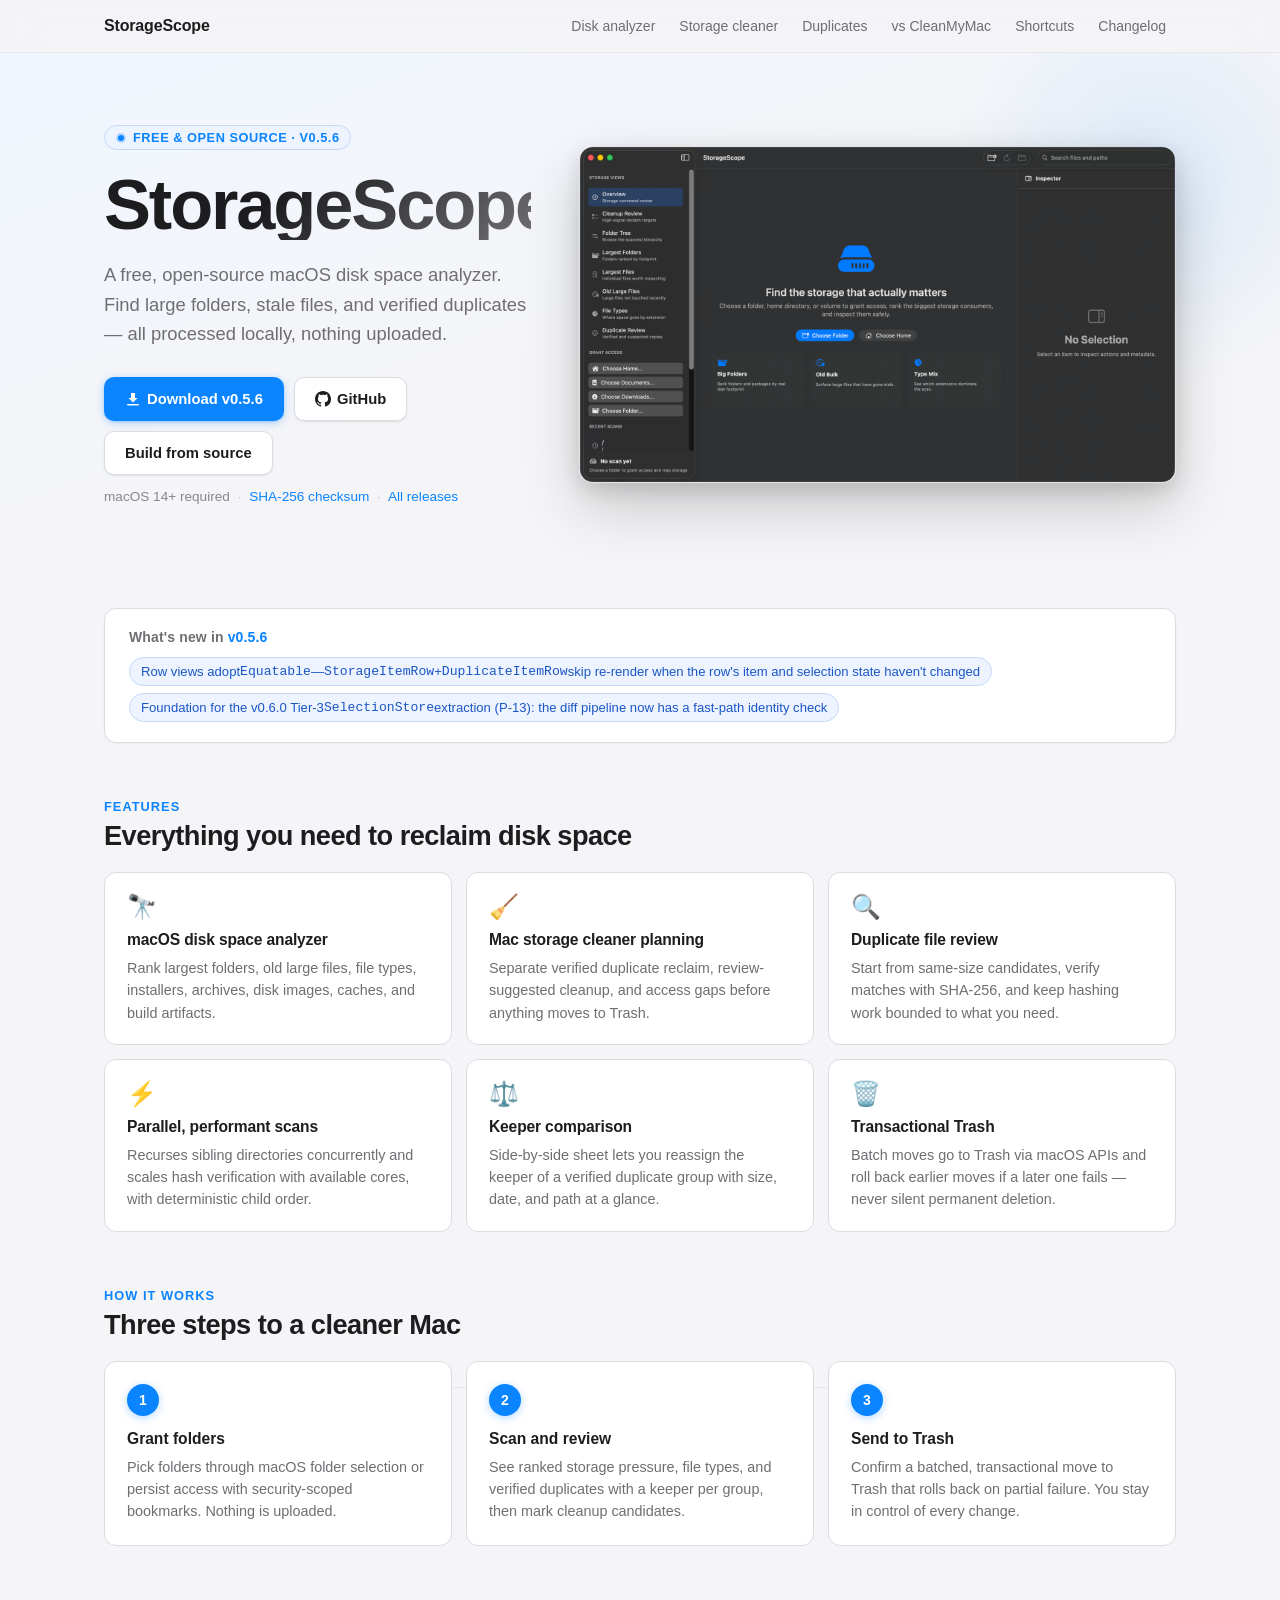
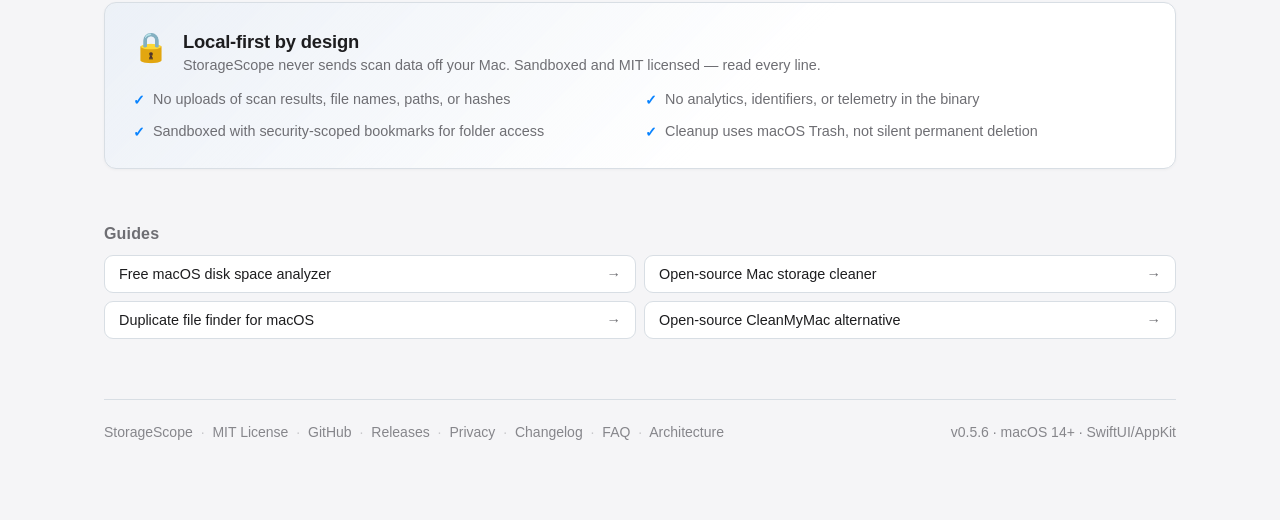
==== docs/index.html @ 78a91f6f "v0.5.6: StorageItemRow + DuplicateItemRow adopted Equatable for diff skip First step on PLAN.md §3.3" ====
<!doctype html>
<html lang="en">
<head>
  <meta charset="utf-8">
  <meta name="viewport" content="width=device-width, initial-scale=1">
  <title>StorageScope - Free Open-source macOS Disk Space Analyzer</title>
  <meta name="description" content="StorageScope is a free open-source macOS disk space analyzer and Mac storage cleaner for large folder scanning, disk usage analysis, duplicate file review, and local-first cleanup planning.">
  <link rel="canonical" href="https://rasputinkaiser.github.io/StorageScope/">
  <meta property="og:title" content="StorageScope - Free macOS disk space analyzer">
  <meta property="og:description" content="Open-source Swift macOS app for disk usage analysis, Mac storage cleanup planning, large folder review, verified duplicate review, and local-first privacy.">
  <meta property="og:type" content="website">
  <meta property="og:url" content="https://rasputinkaiser.github.io/StorageScope/">
  <meta property="og:image" content="https://rasputinkaiser.github.io/StorageScope/images/storagescope-overview.png">
  <meta name="twitter:card" content="summary_large_image">
  <meta name="twitter:title" content="StorageScope - Free macOS disk space analyzer">
  <meta name="twitter:image" content="https://rasputinkaiser.github.io/StorageScope/images/storagescope-overview.png">
  <link rel="icon" type="image/png" href="images/storagescope-overview.png">
  <script type="application/ld+json">
  {
    "@context": "https://schema.org",
    "@type": "SoftwareApplication",
    "name": "StorageScope",
    "applicationCategory": "UtilitiesApplication",
    "operatingSystem": "macOS 14+",
    "softwareVersion": "0.5.6",
    "datePublished": "2026-06-21",
    "dateModified": "2026-06-22",
    "programmingLanguage": "Swift",
    "license": "https://opensource.org/license/mit",
    "description": "Free open-source macOS disk space analyzer and Mac storage cleaner for large folders, stale files, duplicate review, and local-first cleanup planning.",
    "url": "https://rasputinkaiser.github.io/StorageScope/",
    "codeRepository": "https://github.com/RasputinKaiser/StorageScope",
    "image": "https://rasputinkaiser.github.io/StorageScope/images/storagescope-overview.png",
    "author": {
      "@type": "Person",
      "name": "RasputinKaiser"
    }
  }
  </script>
  <style>
    :root {
      color-scheme: light dark;
      --accent: #0a84ff;
      --accent-hover: #0070e0;
      --accent-glow: rgba(10, 132, 255, 0.18);
      --text: #1d1d1f;
      --muted: #6e6e73;
      --subtle: #86868b;
      --bg: #f5f5f7;
      --panel: #ffffff;
      --panel-raised: #ffffff;
      --border: #d8dee4;
      --border-light: #e8eaed;
      --img-outline: rgba(0, 0, 0, 0.08);
      --hero-grad-start: #f0f6ff;
      --hero-grad-end: #f5f5f7;
      --pill-bg: #eef4ff;
      --pill-border: #c5d9f7;
      --pill-text: #1a56c4;
    }

    @media (prefers-color-scheme: dark) {
      :root {
        --text: #f5f5f7;
        --muted: #a1a1a6;
        --subtle: #86868b;
        --bg: #0d0d0f;
        --panel: #1c1c1e;
        --panel-raised: #252528;
        --border: #2c2c2e;
        --border-light: #2c2c2e;
        --img-outline: rgba(255, 255, 255, 0.06);
        --hero-grad-start: #0d1829;
        --hero-grad-end: #0d0d0f;
        --pill-bg: rgba(10, 132, 255, 0.12);
        --pill-border: rgba(10, 132, 255, 0.3);
        --pill-text: #6eb3ff;
      }
    }

    * { box-sizing: border-box; }

    body {
      margin: 0;
      font-family: -apple-system, BlinkMacSystemFont, "SF Pro Display", "Segoe UI", sans-serif;
      background: var(--bg);
      color: var(--text);
      -webkit-font-smoothing: antialiased;
      -moz-osx-font-smoothing: grayscale;
    }

    /* ── Nav ── */
    .site-nav {
      position: sticky;
      top: 0;
      z-index: 100;
      background: rgba(245, 245, 247, 0.82);
      backdrop-filter: saturate(180%) blur(20px);
      -webkit-backdrop-filter: saturate(180%) blur(20px);
      border-bottom: 1px solid var(--border-light);
    }

    @media (prefers-color-scheme: dark) {
      .site-nav {
        background: rgba(13, 13, 15, 0.82);
        border-bottom-color: var(--border);
      }
    }

    .nav-inner {
      max-width: 1120px;
      margin: 0 auto;
      padding: 0 24px;
      height: 52px;
      display: flex;
      align-items: center;
      gap: 24px;
    }

    .site-nav .brand {
      font-weight: 700;
      font-size: 1rem;
      color: var(--text);
      text-decoration: none;
      letter-spacing: -0.01em;
      flex-shrink: 0;
    }

    .site-nav nav {
      display: flex;
      flex-wrap: wrap;
      gap: 4px;
      margin-left: auto;
    }

    .site-nav nav a {
      color: var(--muted);
      text-decoration: none;
      font-size: 0.875rem;
      padding: 5px 10px;
      border-radius: 6px;
      transition: color 150ms ease, background 150ms ease;
    }

    .site-nav nav a:hover {
      color: var(--text);
      background: rgba(0,0,0,0.05);
    }

    @media (prefers-color-scheme: dark) {
      .site-nav nav a:hover {
        background: rgba(255,255,255,0.07);
      }
    }

    /* ── Layout ── */
    main {
      max-width: 1120px;
      margin: 0 auto;
      padding: 0 24px 80px;
    }

    /* ── Hero ── */
    .hero-wrap {
      background: linear-gradient(160deg, var(--hero-grad-start) 0%, var(--hero-grad-end) 55%);
      margin: 0 -24px;
      padding: 72px 24px 64px;
      position: relative;
      overflow: hidden;
    }

    .hero-wrap::before {
      content: "";
      position: absolute;
      top: -80px;
      right: -60px;
      width: 420px;
      height: 420px;
      border-radius: 50%;
      background: radial-gradient(circle, rgba(10,132,255,0.10) 0%, transparent 70%);
      pointer-events: none;
    }

    .hero {
      max-width: 1072px;
      margin: 0 auto;
      display: grid;
      grid-template-columns: minmax(0, 1fr) minmax(340px, 1.4fr);
      gap: 48px;
      align-items: center;
      position: relative;
    }

    .hero-eyebrow {
      display: inline-flex;
      align-items: center;
      gap: 6px;
      font-size: 0.8rem;
      font-weight: 600;
      letter-spacing: 0.04em;
      text-transform: uppercase;
      color: var(--accent);
      background: var(--pill-bg);
      border: 1px solid var(--pill-border);
      padding: 4px 10px;
      border-radius: 999px;
      margin-bottom: 20px;
    }

    h1 {
      margin: 0;
      font-size: clamp(2.6rem, 5.5vw, 4.5rem);
      line-height: 1;
      letter-spacing: -0.03em;
      text-wrap: balance;
      background: linear-gradient(135deg, var(--text) 40%, var(--muted) 100%);
      -webkit-background-clip: text;
      -webkit-text-fill-color: transparent;
      background-clip: text;
    }

    @media (prefers-color-scheme: dark) {
      h1 {
        background: linear-gradient(135deg, #f5f5f7 40%, #86868b 100%);
        -webkit-background-clip: text;
        -webkit-text-fill-color: transparent;
        background-clip: text;
      }
    }

    .lede {
      color: var(--muted);
      font-size: 1.15rem;
      line-height: 1.6;
      margin: 20px 0 28px;
      text-wrap: pretty;
    }

    .actions {
      display: flex;
      flex-wrap: wrap;
      gap: 10px;
    }

    .actions-note {
      margin: 14px 0 0;
      color: var(--subtle);
      font-size: 0.85rem;
    }

    .actions-note a {
      color: var(--accent);
      text-decoration: none;
    }

    .actions-note a:hover { text-decoration: underline; }

    a.button {
      display: inline-flex;
      align-items: center;
      justify-content: center;
      gap: 6px;
      min-height: 44px;
      padding: 0 20px;
      border-radius: 10px;
      text-decoration: none;
      font-weight: 600;
      font-size: 0.925rem;
      border: 1px solid var(--border);
      color: var(--text);
      background: var(--panel);
      box-shadow: 0 1px 3px rgba(0,0,0,0.06), 0 1px 1px rgba(0,0,0,0.04);
      transition: transform 120ms cubic-bezier(0.2,0,0,1), box-shadow 120ms ease;
    }

    a.button:hover {
      box-shadow: 0 4px 12px rgba(0,0,0,0.10), 0 1px 3px rgba(0,0,0,0.06);
      transform: translateY(-1px);
    }

    a.button:active { transform: scale(0.97); box-shadow: none; }

    a.primary {
      background: var(--accent);
      border-color: transparent;
      color: #fff;
      box-shadow: 0 2px 8px rgba(10,132,255,0.30), 0 1px 2px rgba(10,132,255,0.20);
    }

    a.primary:hover {
      background: var(--accent-hover);
      box-shadow: 0 6px 20px rgba(10,132,255,0.35), 0 2px 6px rgba(10,132,255,0.20);
    }

    .screenshot-wrap {
      position: relative;
    }

    .screenshot {
      width: 100%;
      border-radius: 14px;
      border: 1px solid var(--img-outline);
      box-shadow:
        0 0 0 1px rgba(255,255,255,0.06),
        0 24px 60px rgba(0, 0, 0, 0.18),
        0 8px 20px rgba(0, 0, 0, 0.12);
      display: block;
    }

    /* ── What's New ── */
    .whats-new {
      margin: 40px 0 0;
      padding: 20px 24px;
      background: var(--panel);
      border: 1px solid var(--border);
      border-radius: 12px;
      box-shadow: 0 1px 3px rgba(0,0,0,0.04);
    }

    .whats-new-heading {
      margin: 0 0 12px;
      font-size: 0.875rem;
      color: var(--muted);
      font-weight: 600;
      letter-spacing: 0.01em;
    }

    .whats-new-heading .version-tag {
      color: var(--accent);
    }

    .pill-list {
      display: flex;
      flex-wrap: wrap;
      gap: 7px;
      padding: 0;
      margin: 0;
      list-style: none;
    }

    .pill-list li {
      display: inline-flex;
      align-items: center;
      padding: 5px 11px;
      border-radius: 999px;
      border: 1px solid var(--pill-border);
      background: var(--pill-bg);
      color: var(--pill-text);
      font-size: 0.82rem;
      font-weight: 500;
      line-height: 1.3;
    }

    /* ── Feature Grid ── */
    .section-label {
      font-size: 0.8rem;
      font-weight: 700;
      letter-spacing: 0.08em;
      text-transform: uppercase;
      color: var(--accent);
      margin: 56px 0 6px;
    }

    .section-title {
      margin: 0 0 20px;
      font-size: 1.7rem;
      font-weight: 700;
      letter-spacing: -0.02em;
    }

    .grid {
      display: grid;
      grid-template-columns: repeat(3, minmax(0, 1fr));
      gap: 14px;
    }

    .feat-card {
      background: var(--panel);
      border: 1px solid var(--border);
      border-radius: 12px;
      padding: 22px 22px 20px;
      transition: transform 150ms ease, box-shadow 150ms ease, border-color 150ms ease;
    }

    .feat-card:hover {
      transform: translateY(-2px);
      box-shadow: 0 6px 20px rgba(0,0,0,0.08);
      border-color: var(--accent);
    }

    .feat-icon {
      font-size: 1.5rem;
      line-height: 1;
      margin-bottom: 12px;
      display: block;
    }

    .feat-card h2 {
      margin: 0 0 8px;
      font-size: 0.975rem;
      font-weight: 650;
      letter-spacing: -0.01em;
    }

    .feat-card p {
      margin: 0;
      color: var(--muted);
      font-size: 0.9rem;
      line-height: 1.55;
      text-wrap: pretty;
    }

    /* ── How it works ── */
    .steps {
      display: grid;
      grid-template-columns: repeat(3, minmax(0, 1fr));
      gap: 14px;
      position: relative;
    }

    .steps::before {
      content: "";
      position: absolute;
      top: 26px;
      left: calc(33.33% - 14px);
      right: calc(33.33% - 14px);
      height: 1px;
      background: linear-gradient(90deg, var(--border), var(--accent), var(--border));
      opacity: 0.5;
    }

    .step {
      background: var(--panel);
      border: 1px solid var(--border);
      border-radius: 12px;
      padding: 22px;
      position: relative;
    }

    .step .num {
      display: inline-flex;
      align-items: center;
      justify-content: center;
      width: 32px;
      height: 32px;
      border-radius: 50%;
      background: var(--accent);
      color: white;
      font-weight: 700;
      font-size: 0.875rem;
      margin-bottom: 14px;
      box-shadow: 0 2px 8px rgba(10,132,255,0.3);
    }

    .step h2 {
      margin: 0 0 8px;
      font-size: 0.975rem;
      font-weight: 650;
    }

    .step p {
      margin: 0;
      color: var(--muted);
      font-size: 0.9rem;
      line-height: 1.55;
    }

    /* ── Privacy ── */
    .privacy {
      margin-top: 14px;
      padding: 28px 28px 24px;
      background: linear-gradient(135deg, rgba(10,132,255,0.04) 0%, var(--panel) 60%);
      border: 1px solid var(--border);
      border-radius: 12px;
      box-shadow: 0 1px 3px rgba(0,0,0,0.04);
    }

    .privacy-header {
      display: flex;
      align-items: flex-start;
      gap: 14px;
      margin-bottom: 16px;
    }

    .privacy-icon {
      font-size: 1.8rem;
      line-height: 1;
      flex-shrink: 0;
      margin-top: 2px;
    }

    .privacy h2 {
      margin: 0 0 4px;
      font-size: 1.15rem;
      font-weight: 700;
      letter-spacing: -0.01em;
    }

    .privacy-subtitle {
      color: var(--muted);
      font-size: 0.9rem;
      margin: 0;
    }

    .privacy-grid {
      display: grid;
      grid-template-columns: repeat(2, minmax(0, 1fr));
      gap: 10px;
      padding-left: 0;
      margin: 0;
      list-style: none;
    }

    .privacy-grid li {
      display: flex;
      align-items: flex-start;
      gap: 8px;
      font-size: 0.9rem;
      color: var(--muted);
      line-height: 1.5;
    }

    .privacy-grid li::before {
      content: "✓";
      color: var(--accent);
      font-weight: 700;
      flex-shrink: 0;
      margin-top: 1px;
    }

    /* ── Links ── */
    .links h2 {
      font-size: 1rem;
      font-weight: 650;
      margin: 0 0 12px;
      color: var(--muted);
      letter-spacing: 0.01em;
    }

    .links ul {
      display: grid;
      grid-template-columns: repeat(2, minmax(0, 1fr));
      gap: 8px;
      padding: 0;
      margin: 0;
      list-style: none;
    }

    .links li a {
      display: flex;
      align-items: center;
      gap: 6px;
      padding: 10px 14px;
      background: var(--panel);
      border: 1px solid var(--border);
      border-radius: 9px;
      color: var(--text);
      text-decoration: none;
      font-size: 0.9rem;
      font-weight: 500;
      transition: border-color 150ms ease, box-shadow 150ms ease, transform 150ms ease;
    }

    .links li a::after {
      content: "→";
      color: var(--muted);
      margin-left: auto;
    }

    .links li a:hover {
      border-color: var(--accent);
      box-shadow: 0 2px 8px rgba(10,132,255,0.10);
      transform: translateX(2px);
    }

    /* ── Footer ── */
    footer.site-footer {
      margin-top: 60px;
      padding-top: 24px;
      border-top: 1px solid var(--border);
      color: var(--subtle);
      font-size: 0.875rem;
      display: flex;
      flex-wrap: wrap;
      gap: 8px 16px;
      justify-content: space-between;
    }

    footer.site-footer a {
      color: inherit;
      text-decoration: none;
      transition: color 150ms ease;
    }

    footer.site-footer a:hover { color: var(--accent); }

    .divider { margin: 0 4px; opacity: 0.4; }

    /* ── Spacing utilities ── */
    .mt-section { margin-top: 56px; }

    /* ── Responsive ── */
    @media (max-width: 860px) {
      .hero-wrap { padding: 48px 24px 40px; }

      .hero,
      .grid,
      .steps {
        grid-template-columns: 1fr;
      }

      .hero { gap: 32px; }

      .steps::before { display: none; }

      .privacy-grid,
      .links ul { grid-template-columns: 1fr; }

      .site-nav nav { gap: 2px; }
      .site-nav nav a { font-size: 0.82rem; padding: 4px 8px; }
    }

    @media (max-width: 540px) {
      .site-nav nav { display: none; }
    }
  </style>
</head>
<body>

  <div class="site-nav" role="banner">
    <div class="nav-inner">
      <a class="brand" href="./">StorageScope</a>
      <nav aria-label="Site navigation">
        <a href="macos-disk-space-analyzer.html">Disk analyzer</a>
        <a href="mac-storage-cleaner.html">Storage cleaner</a>
        <a href="duplicate-file-finder-macos.html">Duplicates</a>
        <a href="open-source-cleanmymac-alternative.html">vs CleanMyMac</a>
        <a href="keyboard-shortcuts.html">Shortcuts</a>
        <a href="changelog.html">Changelog</a>
      </nav>
    </div>
  </div>

  <div class="hero-wrap">
    <div class="hero">
      <div>
        <div class="hero-eyebrow">
          <svg width="12" height="12" viewBox="0 0 12 12" fill="none" aria-hidden="true"><circle cx="6" cy="6" r="5" fill="currentColor" opacity=".25"/><circle cx="6" cy="6" r="3" fill="currentColor"/></svg>
          Free &amp; Open Source · v0.5.6
        </div>
        <h1>StorageScope</h1>
        <p class="lede">
          A free, open-source macOS disk space analyzer. Find large folders,
          stale files, and verified duplicates — all processed locally, nothing uploaded.
        </p>
        <div class="actions">
          <a class="button primary" href="https://github.com/RasputinKaiser/StorageScope/releases/download/v0.5.6/StorageScope-0.5.6.dmg">
            <svg width="16" height="16" viewBox="0 0 16 16" fill="none" aria-hidden="true"><path d="M8 11.5L3.5 7H6V2h4v5h2.5L8 11.5Z" fill="white"/><rect x="2" y="13" width="12" height="1.5" rx=".75" fill="white"/></svg>
            Download v0.5.6
          </a>
          <a class="button" href="https://github.com/RasputinKaiser/StorageScope">
            <svg width="16" height="16" viewBox="0 0 16 16" fill="currentColor" aria-hidden="true"><path d="M8 0C3.58 0 0 3.58 0 8c0 3.54 2.29 6.53 5.47 7.59.4.07.55-.17.55-.38 0-.19-.01-.82-.01-1.49-2.01.37-2.53-.49-2.69-.94-.09-.23-.48-.94-.82-1.13-.28-.15-.68-.52-.01-.53.63-.01 1.08.58 1.23.82.72 1.21 1.87.87 2.33.66.07-.52.28-.87.51-1.07-1.78-.2-3.64-.89-3.64-3.95 0-.87.31-1.59.82-2.15-.08-.2-.36-1.02.08-2.12 0 0 .67-.21 2.2.82.64-.18 1.32-.27 2-.27.68 0 1.36.09 2 .27 1.53-1.04 2.2-.82 2.2-.82.44 1.1.16 1.92.08 2.12.51.56.82 1.27.82 2.15 0 3.07-1.87 3.75-3.65 3.95.29.25.54.73.54 1.48 0 1.07-.01 1.93-.01 2.2 0 .21.15.46.55.38A8.013 8.013 0 0016 8c0-4.42-3.58-8-8-8z"/></svg>
            GitHub
          </a>
          <a class="button" href="https://github.com/RasputinKaiser/StorageScope#build-and-run">Build from source</a>
        </div>
        <p class="actions-note">
          macOS 14+ required
          <span class="divider">·</span>
          <a href="https://github.com/RasputinKaiser/StorageScope/releases/download/v0.5.6/StorageScope-0.5.6.dmg.sha256">SHA-256 checksum</a>
          <span class="divider">·</span>
          <a href="https://github.com/RasputinKaiser/StorageScope/releases">All releases</a>
        </p>
      </div>
      <div class="screenshot-wrap">
        <img class="screenshot" src="images/storagescope-overview.png" alt="StorageScope macOS disk space analyzer showing storage views, cleanup review, folder tree, and inspector panes">
      </div>
    </div>
  </div>

  <main>
    <section class="whats-new" aria-label="What's new in v0.5.6">
      <p class="whats-new-heading">What's new in <span class="version-tag">v0.5.6</span></p>
      <ul class="pill-list">
        <li>Row views adopt <code>Equatable</code> — <code>StorageItemRow</code> + <code>DuplicateItemRow</code> skip re-render when the row's item and selection state haven't changed</li>
        <li>Foundation for the v0.6.0 Tier-3 <code>SelectionStore</code> extraction (P-13): the diff pipeline now has a fast-path identity check</li>
      </ul>
    </section>

    <div class="mt-section">
      <p class="section-label">Features</p>
      <h2 class="section-title">Everything you need to reclaim disk space</h2>
      <div class="grid" aria-label="StorageScope features">
        <div class="feat-card">
          <span class="feat-icon" aria-hidden="true">🔭</span>
          <h2>macOS disk space analyzer</h2>
          <p>Rank largest folders, old large files, file types, installers, archives, disk images, caches, and build artifacts.</p>
        </div>
        <div class="feat-card">
          <span class="feat-icon" aria-hidden="true">🧹</span>
          <h2>Mac storage cleaner planning</h2>
          <p>Separate verified duplicate reclaim, review-suggested cleanup, and access gaps before anything moves to Trash.</p>
        </div>
        <div class="feat-card">
          <span class="feat-icon" aria-hidden="true">🔍</span>
          <h2>Duplicate file review</h2>
          <p>Start from same-size candidates, verify matches with SHA-256, and keep hashing work bounded to what you need.</p>
        </div>
        <div class="feat-card">
          <span class="feat-icon" aria-hidden="true">⚡</span>
          <h2>Parallel, performant scans</h2>
          <p>Recurses sibling directories concurrently and scales hash verification with available cores, with deterministic child order.</p>
        </div>
        <div class="feat-card">
          <span class="feat-icon" aria-hidden="true">⚖️</span>
          <h2>Keeper comparison</h2>
          <p>Side-by-side sheet lets you reassign the keeper of a verified duplicate group with size, date, and path at a glance.</p>
        </div>
        <div class="feat-card">
          <span class="feat-icon" aria-hidden="true">🗑️</span>
          <h2>Transactional Trash</h2>
          <p>Batch moves go to Trash via macOS APIs and roll back earlier moves if a later one fails — never silent permanent deletion.</p>
        </div>
      </div>
    </div>

    <div class="mt-section">
      <p class="section-label">How it works</p>
      <h2 class="section-title">Three steps to a cleaner Mac</h2>
      <div class="steps" aria-label="How StorageScope works">
        <div class="step">
          <span class="num" aria-hidden="true">1</span>
          <h2>Grant folders</h2>
          <p>Pick folders through macOS folder selection or persist access with security-scoped bookmarks. Nothing is uploaded.</p>
        </div>
        <div class="step">
          <span class="num" aria-hidden="true">2</span>
          <h2>Scan and review</h2>
          <p>See ranked storage pressure, file types, and verified duplicates with a keeper per group, then mark cleanup candidates.</p>
        </div>
        <div class="step">
          <span class="num" aria-hidden="true">3</span>
          <h2>Send to Trash</h2>
          <p>Confirm a batched, transactional move to Trash that rolls back on partial failure. You stay in control of every change.</p>
        </div>
      </div>
    </div>

    <div class="mt-section">
      <div class="privacy" aria-label="Privacy posture">
        <div class="privacy-header">
          <span class="privacy-icon" aria-hidden="true">🔒</span>
          <div>
            <h2>Local-first by design</h2>
            <p class="privacy-subtitle">StorageScope never sends scan data off your Mac. Sandboxed and MIT licensed — read every line.</p>
          </div>
        </div>
        <ul class="privacy-grid">
          <li>No uploads of scan results, file names, paths, or hashes</li>
          <li>No analytics, identifiers, or telemetry in the binary</li>
          <li>Sandboxed with security-scoped bookmarks for folder access</li>
          <li>Cleanup uses macOS Trash, not silent permanent deletion</li>
        </ul>
      </div>
    </div>

    <div class="links mt-section" aria-label="StorageScope guides">
      <h2>Guides</h2>
      <ul>
        <li><a href="macos-disk-space-analyzer.html">Free macOS disk space analyzer</a></li>
        <li><a href="mac-storage-cleaner.html">Open-source Mac storage cleaner</a></li>
        <li><a href="duplicate-file-finder-macos.html">Duplicate file finder for macOS</a></li>
        <li><a href="open-source-cleanmymac-alternative.html">Open-source CleanMyMac alternative</a></li>
      </ul>
    </div>

    <footer class="site-footer">
      <div>
        StorageScope
        <span class="divider">·</span>
        MIT License
        <span class="divider">·</span>
        <a href="https://github.com/RasputinKaiser/StorageScope">GitHub</a>
        <span class="divider">·</span>
        <a href="https://github.com/RasputinKaiser/StorageScope/releases">Releases</a>
        <span class="divider">·</span>
        <a href="privacy.html">Privacy</a>
        <span class="divider">·</span>
        <a href="changelog.html">Changelog</a>
        <span class="divider">·</span>
        <a href="faq.html">FAQ</a>
        <span class="divider">·</span>
        <a href="architecture.html">Architecture</a>
      </div>
      <div>v0.5.6 · macOS 14+ · SwiftUI/AppKit</div>
    </footer>
  </main>

</body>
</html>
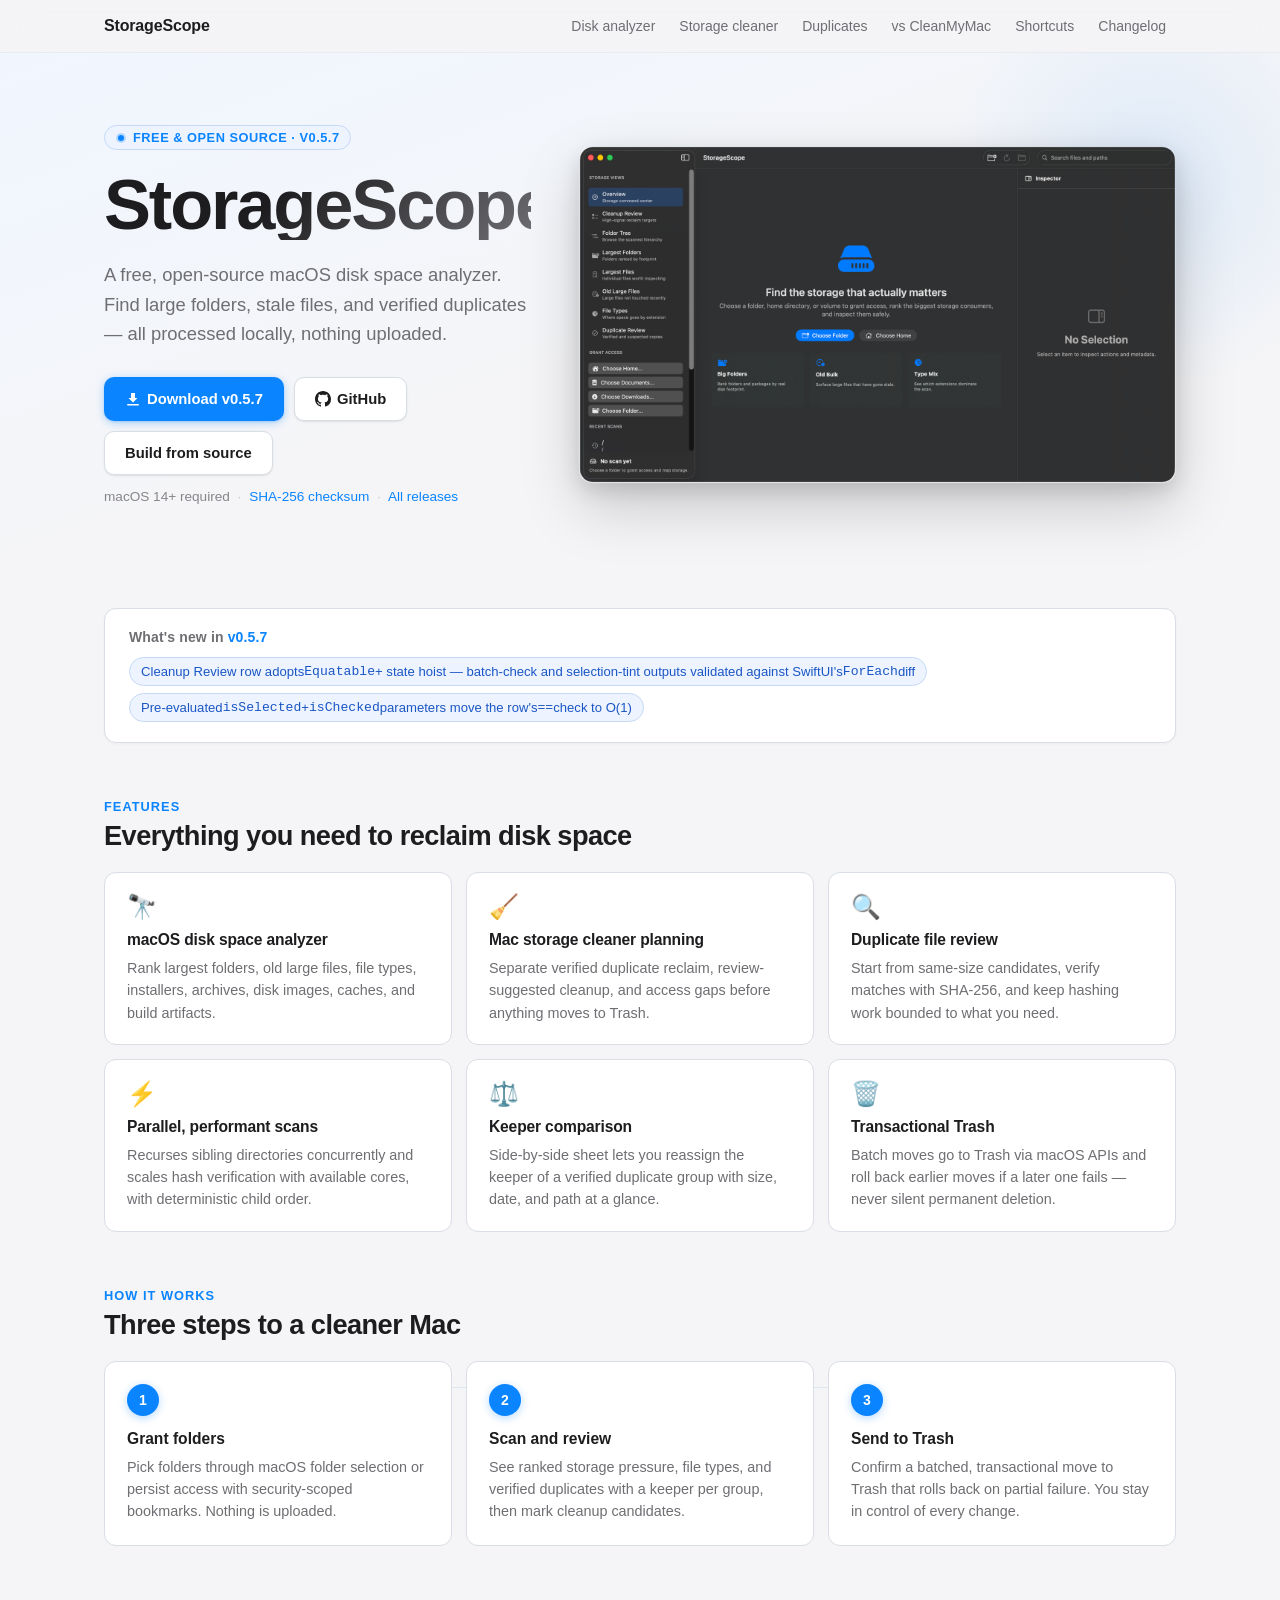
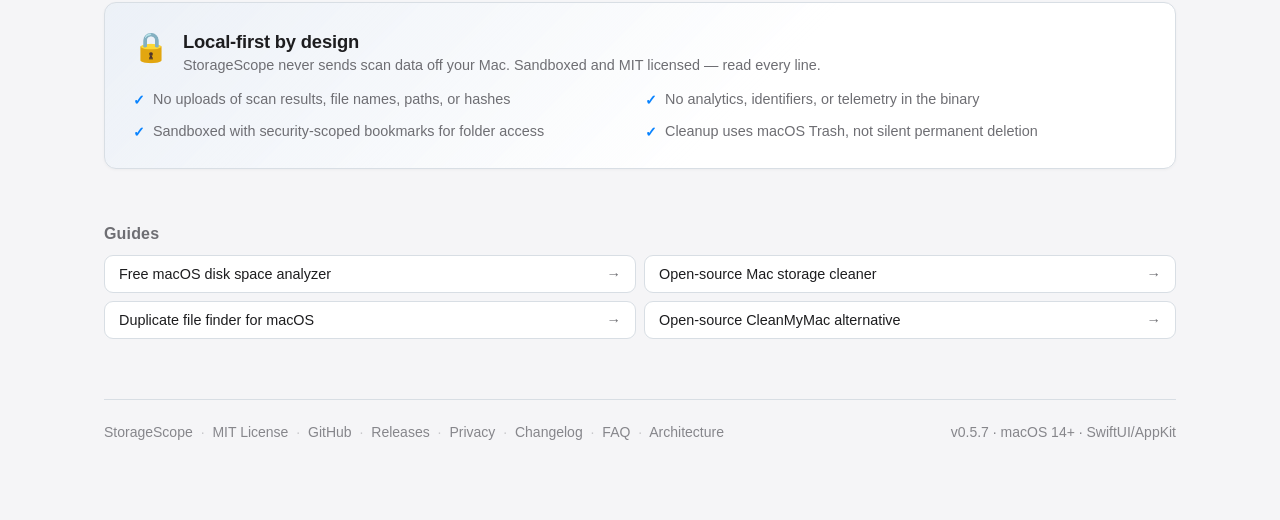
==== commit 839b8adf: "v0.5.7: CleanupCandidateRow Equatable + state hoist Continuation of the PLAN.md §3.3 P-15 row Equata" ====
--- a/docs/index.html
+++ b/docs/index.html
@@ -22,7 +22,7 @@
     "name": "StorageScope",
     "applicationCategory": "UtilitiesApplication",
     "operatingSystem": "macOS 14+",
-    "softwareVersion": "0.5.6",
+    "softwareVersion": "0.5.7",
     "datePublished": "2026-06-21",
     "dateModified": "2026-06-22",
     "programmingLanguage": "Swift",
@@ -646,7 +646,7 @@
       <div>
         <div class="hero-eyebrow">
           <svg width="12" height="12" viewBox="0 0 12 12" fill="none" aria-hidden="true"><circle cx="6" cy="6" r="5" fill="currentColor" opacity=".25"/><circle cx="6" cy="6" r="3" fill="currentColor"/></svg>
-          Free &amp; Open Source · v0.5.6
+          Free &amp; Open Source · v0.5.7
         </div>
         <h1>StorageScope</h1>
         <p class="lede">
@@ -654,9 +654,9 @@
           stale files, and verified duplicates — all processed locally, nothing uploaded.
         </p>
         <div class="actions">
-          <a class="button primary" href="https://github.com/RasputinKaiser/StorageScope/releases/download/v0.5.6/StorageScope-0.5.6.dmg">
+          <a class="button primary" href="https://github.com/RasputinKaiser/StorageScope/releases/download/v0.5.7/StorageScope-0.5.7.dmg">
             <svg width="16" height="16" viewBox="0 0 16 16" fill="none" aria-hidden="true"><path d="M8 11.5L3.5 7H6V2h4v5h2.5L8 11.5Z" fill="white"/><rect x="2" y="13" width="12" height="1.5" rx=".75" fill="white"/></svg>
-            Download v0.5.6
+            Download v0.5.7
           </a>
           <a class="button" href="https://github.com/RasputinKaiser/StorageScope">
             <svg width="16" height="16" viewBox="0 0 16 16" fill="currentColor" aria-hidden="true"><path d="M8 0C3.58 0 0 3.58 0 8c0 3.54 2.29 6.53 5.47 7.59.4.07.55-.17.55-.38 0-.19-.01-.82-.01-1.49-2.01.37-2.53-.49-2.69-.94-.09-.23-.48-.94-.82-1.13-.28-.15-.68-.52-.01-.53.63-.01 1.08.58 1.23.82.72 1.21 1.87.87 2.33.66.07-.52.28-.87.51-1.07-1.78-.2-3.64-.89-3.64-3.95 0-.87.31-1.59.82-2.15-.08-.2-.36-1.02.08-2.12 0 0 .67-.21 2.2.82.64-.18 1.32-.27 2-.27.68 0 1.36.09 2 .27 1.53-1.04 2.2-.82 2.2-.82.44 1.1.16 1.92.08 2.12.51.56.82 1.27.82 2.15 0 3.07-1.87 3.75-3.65 3.95.29.25.54.73.54 1.48 0 1.07-.01 1.93-.01 2.2 0 .21.15.46.55.38A8.013 8.013 0 0016 8c0-4.42-3.58-8-8-8z"/></svg>
@@ -667,7 +667,7 @@
         <p class="actions-note">
           macOS 14+ required
           <span class="divider">·</span>
-          <a href="https://github.com/RasputinKaiser/StorageScope/releases/download/v0.5.6/StorageScope-0.5.6.dmg.sha256">SHA-256 checksum</a>
+          <a href="https://github.com/RasputinKaiser/StorageScope/releases/download/v0.5.7/StorageScope-0.5.7.dmg.sha256">SHA-256 checksum</a>
           <span class="divider">·</span>
           <a href="https://github.com/RasputinKaiser/StorageScope/releases">All releases</a>
         </p>
@@ -679,11 +679,11 @@
   </div>
 
   <main>
-    <section class="whats-new" aria-label="What's new in v0.5.6">
-      <p class="whats-new-heading">What's new in <span class="version-tag">v0.5.6</span></p>
+    <section class="whats-new" aria-label="What's new in v0.5.7">
+      <p class="whats-new-heading">What's new in <span class="version-tag">v0.5.7</span></p>
       <ul class="pill-list">
-        <li>Row views adopt <code>Equatable</code> — <code>StorageItemRow</code> + <code>DuplicateItemRow</code> skip re-render when the row's item and selection state haven't changed</li>
-        <li>Foundation for the v0.6.0 Tier-3 <code>SelectionStore</code> extraction (P-13): the diff pipeline now has a fast-path identity check</li>
+        <li>Cleanup Review row adopts <code>Equatable</code> + state hoist — batch-check and selection-tint outputs validated against SwiftUI's <code>ForEach</code> diff</li>
+        <li>Pre-evaluated <code>isSelected</code> + <code>isChecked</code> parameters move the row's <code>==</code> check to O(1)</li>
       </ul>
     </section>
 
@@ -792,7 +792,7 @@
         <span class="divider">·</span>
         <a href="architecture.html">Architecture</a>
       </div>
-      <div>v0.5.6 · macOS 14+ · SwiftUI/AppKit</div>
+      <div>v0.5.7 · macOS 14+ · SwiftUI/AppKit</div>
     </footer>
   </main>
 
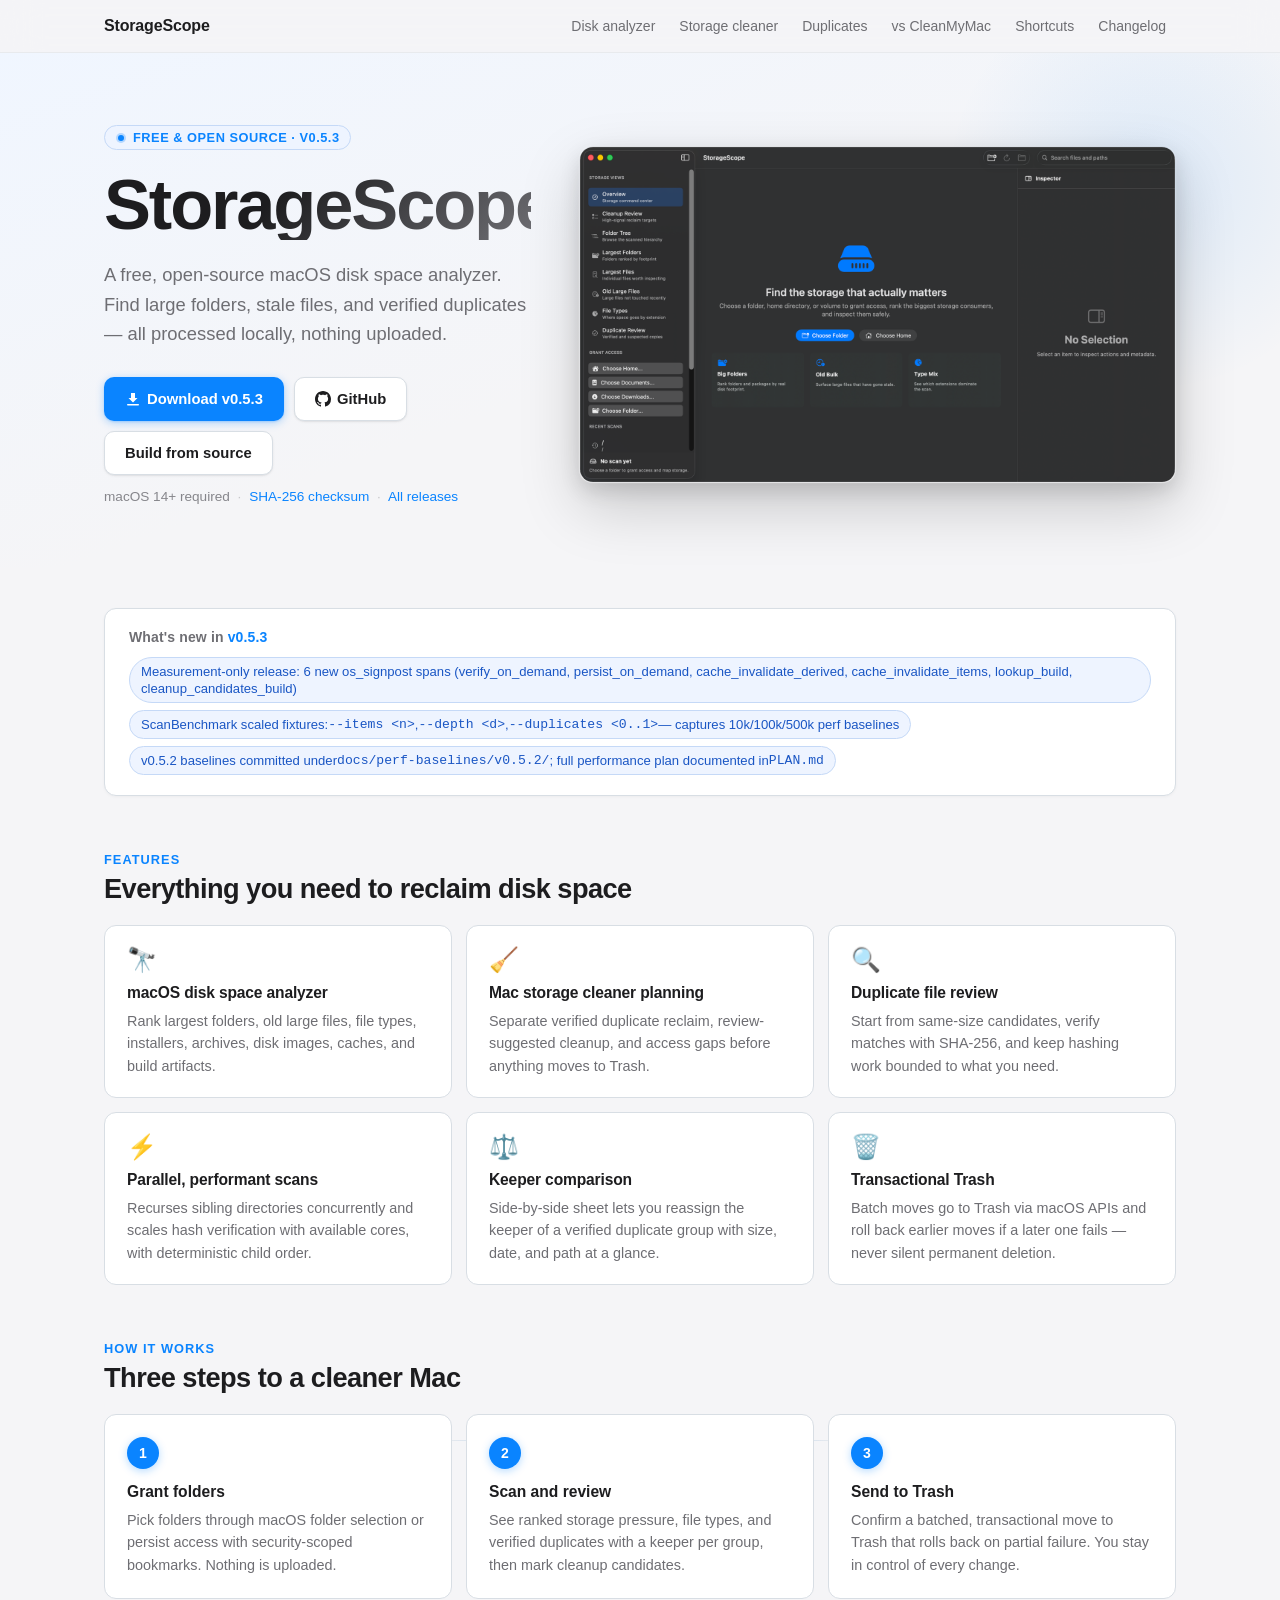
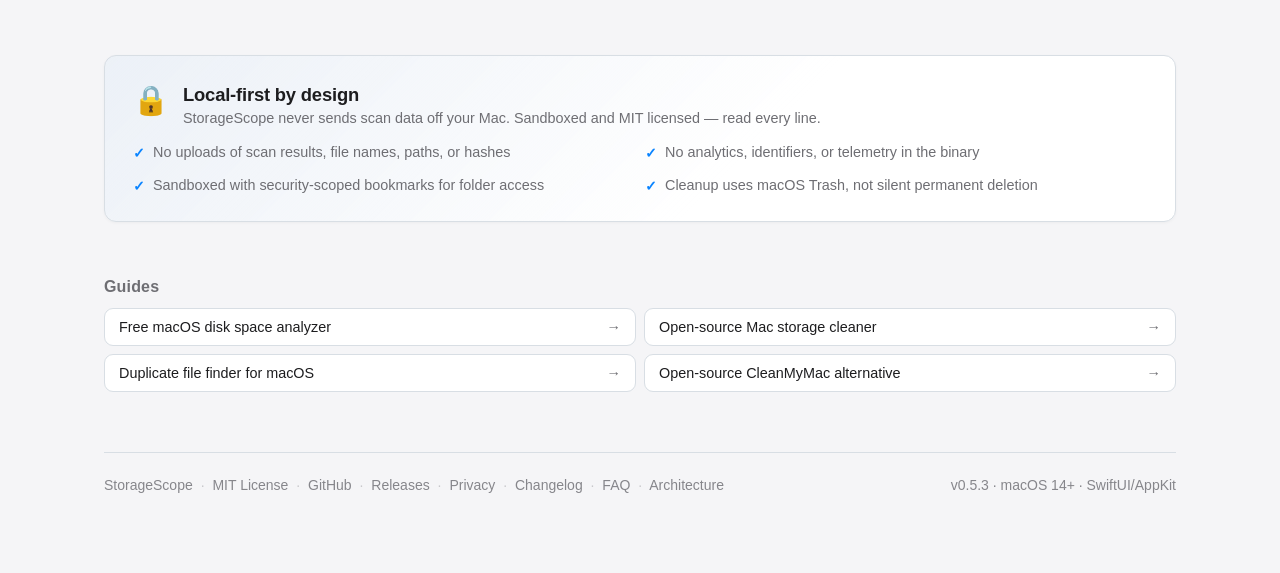
==== commit 9cfb2ce7: "v0.6.0: UI visual refresh — welcome hero, inspector redesign, hover states, radius 12, transitions -" ====
--- a/docs/index.html
+++ b/docs/index.html
@@ -22,7 +22,7 @@
     "name": "StorageScope",
     "applicationCategory": "UtilitiesApplication",
     "operatingSystem": "macOS 14+",
-    "softwareVersion": "0.5.7",
+    "softwareVersion": "0.5.3",
     "datePublished": "2026-06-21",
     "dateModified": "2026-06-22",
     "programmingLanguage": "Swift",
@@ -646,7 +646,7 @@
       <div>
         <div class="hero-eyebrow">
           <svg width="12" height="12" viewBox="0 0 12 12" fill="none" aria-hidden="true"><circle cx="6" cy="6" r="5" fill="currentColor" opacity=".25"/><circle cx="6" cy="6" r="3" fill="currentColor"/></svg>
-          Free &amp; Open Source · v0.5.7
+          Free &amp; Open Source · v0.5.3
         </div>
         <h1>StorageScope</h1>
         <p class="lede">
@@ -654,9 +654,9 @@
           stale files, and verified duplicates — all processed locally, nothing uploaded.
         </p>
         <div class="actions">
-          <a class="button primary" href="https://github.com/RasputinKaiser/StorageScope/releases/download/v0.5.7/StorageScope-0.5.7.dmg">
+          <a class="button primary" href="https://github.com/RasputinKaiser/StorageScope/releases/download/v0.5.3/StorageScope-0.5.3.dmg">
             <svg width="16" height="16" viewBox="0 0 16 16" fill="none" aria-hidden="true"><path d="M8 11.5L3.5 7H6V2h4v5h2.5L8 11.5Z" fill="white"/><rect x="2" y="13" width="12" height="1.5" rx=".75" fill="white"/></svg>
-            Download v0.5.7
+            Download v0.5.3
           </a>
           <a class="button" href="https://github.com/RasputinKaiser/StorageScope">
             <svg width="16" height="16" viewBox="0 0 16 16" fill="currentColor" aria-hidden="true"><path d="M8 0C3.58 0 0 3.58 0 8c0 3.54 2.29 6.53 5.47 7.59.4.07.55-.17.55-.38 0-.19-.01-.82-.01-1.49-2.01.37-2.53-.49-2.69-.94-.09-.23-.48-.94-.82-1.13-.28-.15-.68-.52-.01-.53.63-.01 1.08.58 1.23.82.72 1.21 1.87.87 2.33.66.07-.52.28-.87.51-1.07-1.78-.2-3.64-.89-3.64-3.95 0-.87.31-1.59.82-2.15-.08-.2-.36-1.02.08-2.12 0 0 .67-.21 2.2.82.64-.18 1.32-.27 2-.27.68 0 1.36.09 2 .27 1.53-1.04 2.2-.82 2.2-.82.44 1.1.16 1.92.08 2.12.51.56.82 1.27.82 2.15 0 3.07-1.87 3.75-3.65 3.95.29.25.54.73.54 1.48 0 1.07-.01 1.93-.01 2.2 0 .21.15.46.55.38A8.013 8.013 0 0016 8c0-4.42-3.58-8-8-8z"/></svg>
@@ -667,7 +667,7 @@
         <p class="actions-note">
           macOS 14+ required
           <span class="divider">·</span>
-          <a href="https://github.com/RasputinKaiser/StorageScope/releases/download/v0.5.7/StorageScope-0.5.7.dmg.sha256">SHA-256 checksum</a>
+          <a href="https://github.com/RasputinKaiser/StorageScope/releases/download/v0.5.3/StorageScope-0.5.3.dmg.sha256">SHA-256 checksum</a>
           <span class="divider">·</span>
           <a href="https://github.com/RasputinKaiser/StorageScope/releases">All releases</a>
         </p>
@@ -679,11 +679,12 @@
   </div>
 
   <main>
-    <section class="whats-new" aria-label="What's new in v0.5.7">
-      <p class="whats-new-heading">What's new in <span class="version-tag">v0.5.7</span></p>
+    <section class="whats-new" aria-label="What's new in v0.5.3">
+      <p class="whats-new-heading">What's new in <span class="version-tag">v0.5.3</span></p>
       <ul class="pill-list">
-        <li>Cleanup Review row adopts <code>Equatable</code> + state hoist — batch-check and selection-tint outputs validated against SwiftUI's <code>ForEach</code> diff</li>
-        <li>Pre-evaluated <code>isSelected</code> + <code>isChecked</code> parameters move the row's <code>==</code> check to O(1)</li>
+        <li>Measurement-only release: 6 new os_signpost spans (verify_on_demand, persist_on_demand, cache_invalidate_derived, cache_invalidate_items, lookup_build, cleanup_candidates_build)</li>
+        <li>ScanBenchmark scaled fixtures: <code>--items &lt;n&gt;</code>, <code>--depth &lt;d&gt;</code>, <code>--duplicates &lt;0..1&gt;</code> — captures 10k/100k/500k perf baselines</li>
+        <li>v0.5.2 baselines committed under <code>docs/perf-baselines/v0.5.2/</code>; full performance plan documented in <code>PLAN.md</code></li>
       </ul>
     </section>
 
@@ -792,7 +793,7 @@
         <span class="divider">·</span>
         <a href="architecture.html">Architecture</a>
       </div>
-      <div>v0.5.7 · macOS 14+ · SwiftUI/AppKit</div>
+      <div>v0.5.3 · macOS 14+ · SwiftUI/AppKit</div>
     </footer>
   </main>
 
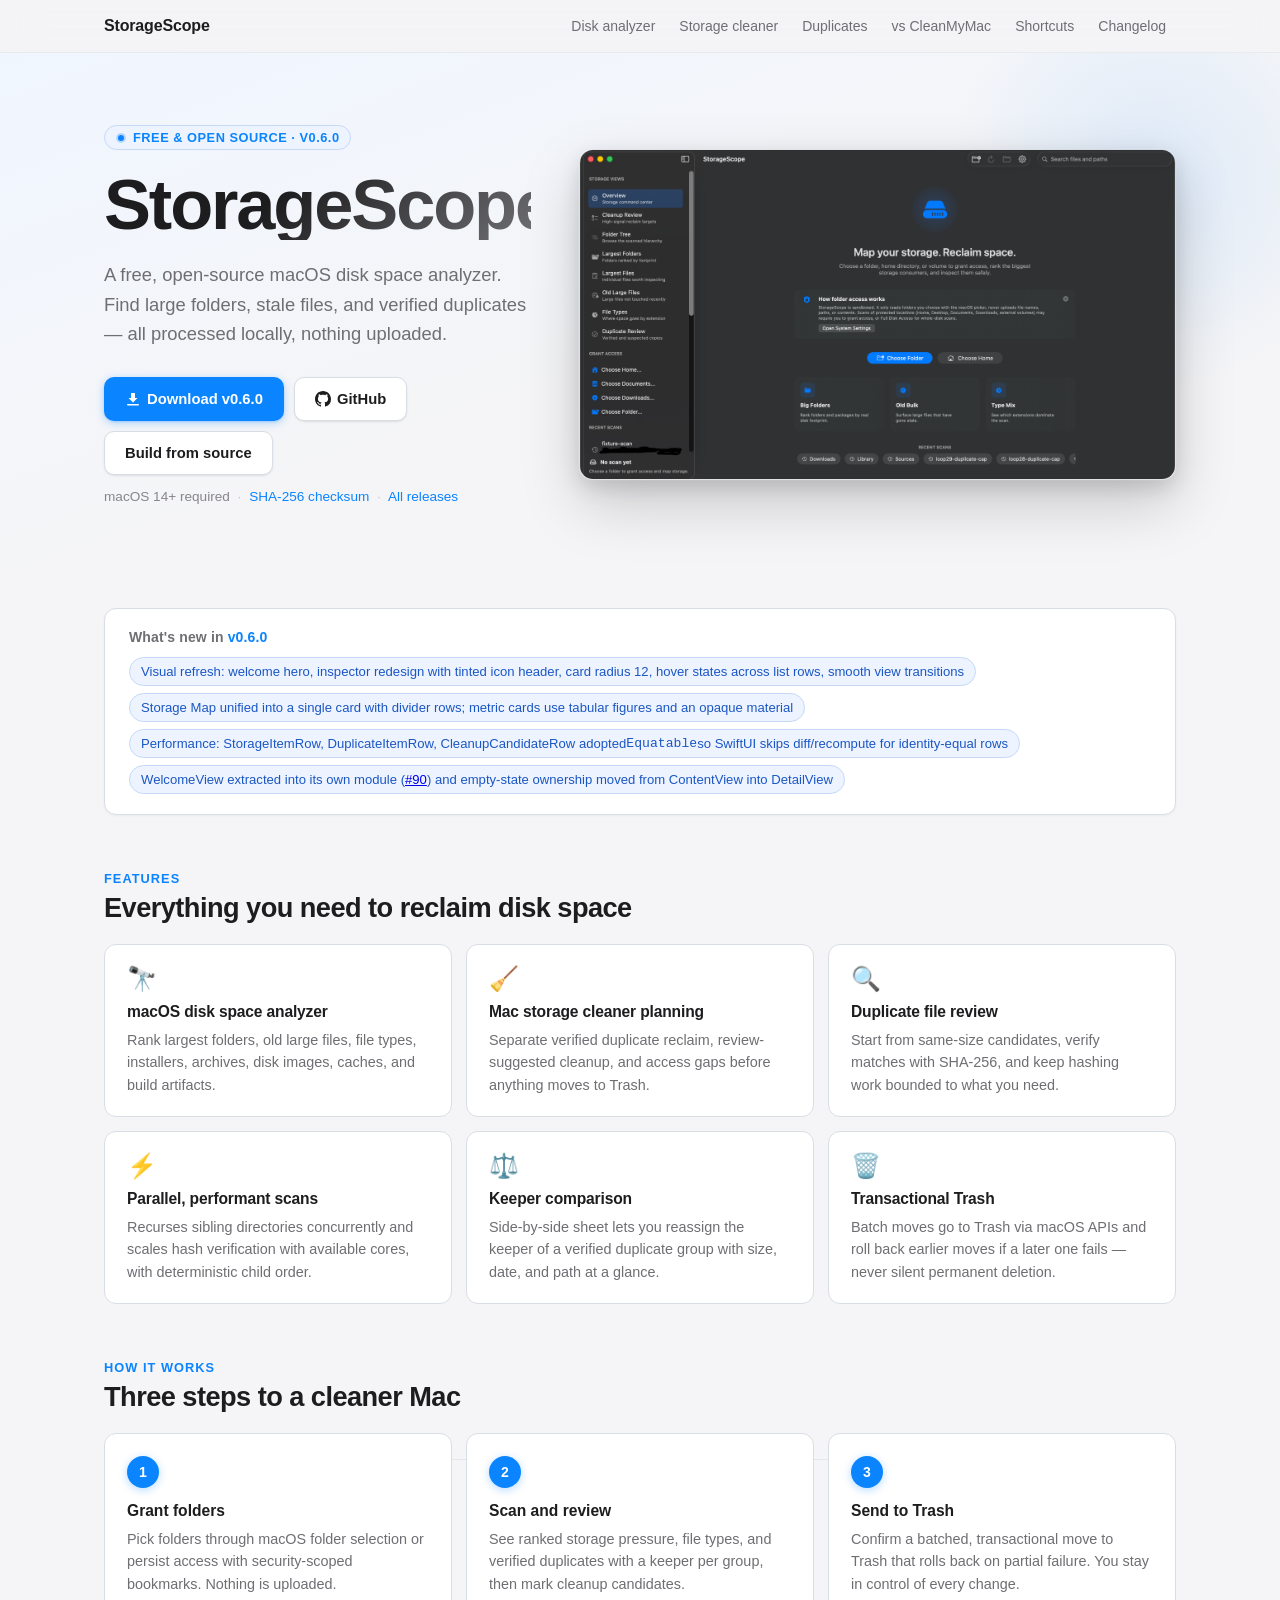
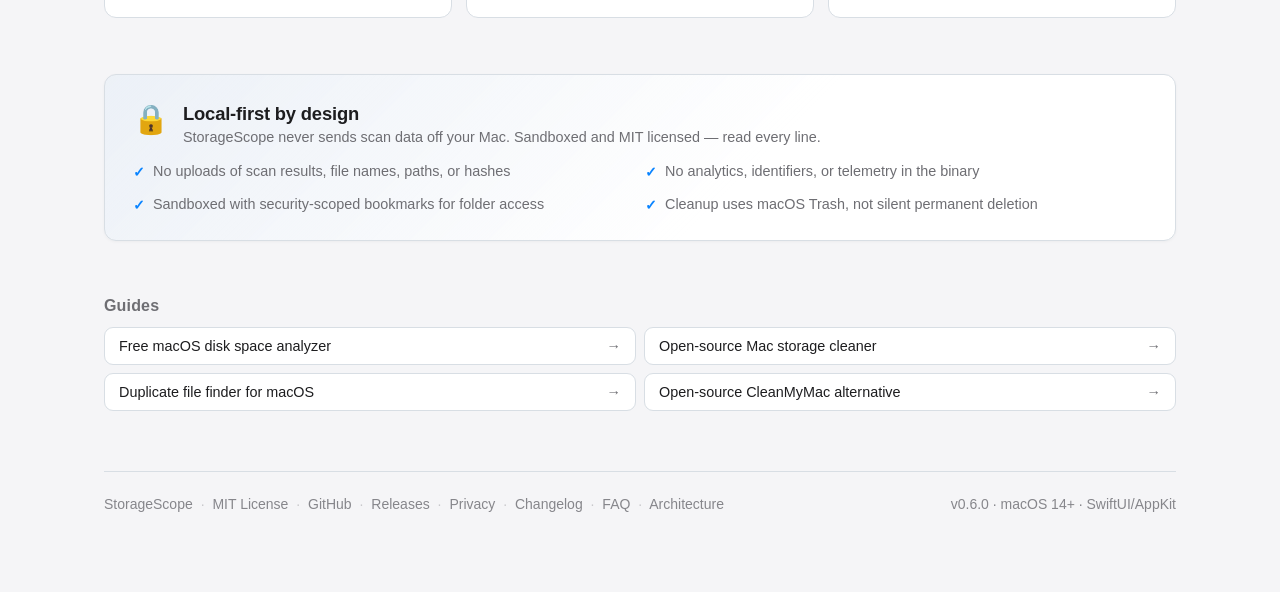
==== commit 85bb7391: "Bump docs download links and version footers to v0.6.0 Update all download URLs, release badges, "Wh" ====
--- a/docs/index.html
+++ b/docs/index.html
@@ -22,7 +22,7 @@
     "name": "StorageScope",
     "applicationCategory": "UtilitiesApplication",
     "operatingSystem": "macOS 14+",
-    "softwareVersion": "0.5.3",
+    "softwareVersion": "0.6.0",
     "datePublished": "2026-06-21",
     "dateModified": "2026-06-22",
     "programmingLanguage": "Swift",
@@ -646,7 +646,7 @@
       <div>
         <div class="hero-eyebrow">
           <svg width="12" height="12" viewBox="0 0 12 12" fill="none" aria-hidden="true"><circle cx="6" cy="6" r="5" fill="currentColor" opacity=".25"/><circle cx="6" cy="6" r="3" fill="currentColor"/></svg>
-          Free &amp; Open Source · v0.5.3
+          Free &amp; Open Source · v0.6.0
         </div>
         <h1>StorageScope</h1>
         <p class="lede">
@@ -654,9 +654,9 @@
           stale files, and verified duplicates — all processed locally, nothing uploaded.
         </p>
         <div class="actions">
-          <a class="button primary" href="https://github.com/RasputinKaiser/StorageScope/releases/download/v0.5.3/StorageScope-0.5.3.dmg">
+          <a class="button primary" href="https://github.com/RasputinKaiser/StorageScope/releases/download/v0.6.0/StorageScope-0.6.0.dmg">
             <svg width="16" height="16" viewBox="0 0 16 16" fill="none" aria-hidden="true"><path d="M8 11.5L3.5 7H6V2h4v5h2.5L8 11.5Z" fill="white"/><rect x="2" y="13" width="12" height="1.5" rx=".75" fill="white"/></svg>
-            Download v0.5.3
+            Download v0.6.0
           </a>
           <a class="button" href="https://github.com/RasputinKaiser/StorageScope">
             <svg width="16" height="16" viewBox="0 0 16 16" fill="currentColor" aria-hidden="true"><path d="M8 0C3.58 0 0 3.58 0 8c0 3.54 2.29 6.53 5.47 7.59.4.07.55-.17.55-.38 0-.19-.01-.82-.01-1.49-2.01.37-2.53-.49-2.69-.94-.09-.23-.48-.94-.82-1.13-.28-.15-.68-.52-.01-.53.63-.01 1.08.58 1.23.82.72 1.21 1.87.87 2.33.66.07-.52.28-.87.51-1.07-1.78-.2-3.64-.89-3.64-3.95 0-.87.31-1.59.82-2.15-.08-.2-.36-1.02.08-2.12 0 0 .67-.21 2.2.82.64-.18 1.32-.27 2-.27.68 0 1.36.09 2 .27 1.53-1.04 2.2-.82 2.2-.82.44 1.1.16 1.92.08 2.12.51.56.82 1.27.82 2.15 0 3.07-1.87 3.75-3.65 3.95.29.25.54.73.54 1.48 0 1.07-.01 1.93-.01 2.2 0 .21.15.46.55.38A8.013 8.013 0 0016 8c0-4.42-3.58-8-8-8z"/></svg>
@@ -667,7 +667,7 @@
         <p class="actions-note">
           macOS 14+ required
           <span class="divider">·</span>
-          <a href="https://github.com/RasputinKaiser/StorageScope/releases/download/v0.5.3/StorageScope-0.5.3.dmg.sha256">SHA-256 checksum</a>
+          <a href="https://github.com/RasputinKaiser/StorageScope/releases/download/v0.6.0/StorageScope-0.6.0.dmg.sha256">SHA-256 checksum</a>
           <span class="divider">·</span>
           <a href="https://github.com/RasputinKaiser/StorageScope/releases">All releases</a>
         </p>
@@ -679,12 +679,13 @@
   </div>
 
   <main>
-    <section class="whats-new" aria-label="What's new in v0.5.3">
-      <p class="whats-new-heading">What's new in <span class="version-tag">v0.5.3</span></p>
+    <section class="whats-new" aria-label="What's new in v0.6.0">
+      <p class="whats-new-heading">What's new in <span class="version-tag">v0.6.0</span></p>
       <ul class="pill-list">
-        <li>Measurement-only release: 6 new os_signpost spans (verify_on_demand, persist_on_demand, cache_invalidate_derived, cache_invalidate_items, lookup_build, cleanup_candidates_build)</li>
-        <li>ScanBenchmark scaled fixtures: <code>--items &lt;n&gt;</code>, <code>--depth &lt;d&gt;</code>, <code>--duplicates &lt;0..1&gt;</code> — captures 10k/100k/500k perf baselines</li>
-        <li>v0.5.2 baselines committed under <code>docs/perf-baselines/v0.5.2/</code>; full performance plan documented in <code>PLAN.md</code></li>
+        <li>Visual refresh: welcome hero, inspector redesign with tinted icon header, card radius 12, hover states across list rows, smooth view transitions</li>
+        <li>Storage Map unified into a single card with divider rows; metric cards use tabular figures and an opaque material</li>
+        <li>Performance: StorageItemRow, DuplicateItemRow, CleanupCandidateRow adopted <code>Equatable</code> so SwiftUI skips diff/recompute for identity-equal rows</li>
+        <li>WelcomeView extracted into its own module (<a href="https://github.com/RasputinKaiser/StorageScope/pull/90">#90</a>) and empty-state ownership moved from ContentView into DetailView</li>
       </ul>
     </section>
 
@@ -793,7 +794,7 @@
         <span class="divider">·</span>
         <a href="architecture.html">Architecture</a>
       </div>
-      <div>v0.5.3 · macOS 14+ · SwiftUI/AppKit</div>
+      <div>v0.6.0 · macOS 14+ · SwiftUI/AppKit</div>
     </footer>
   </main>
 
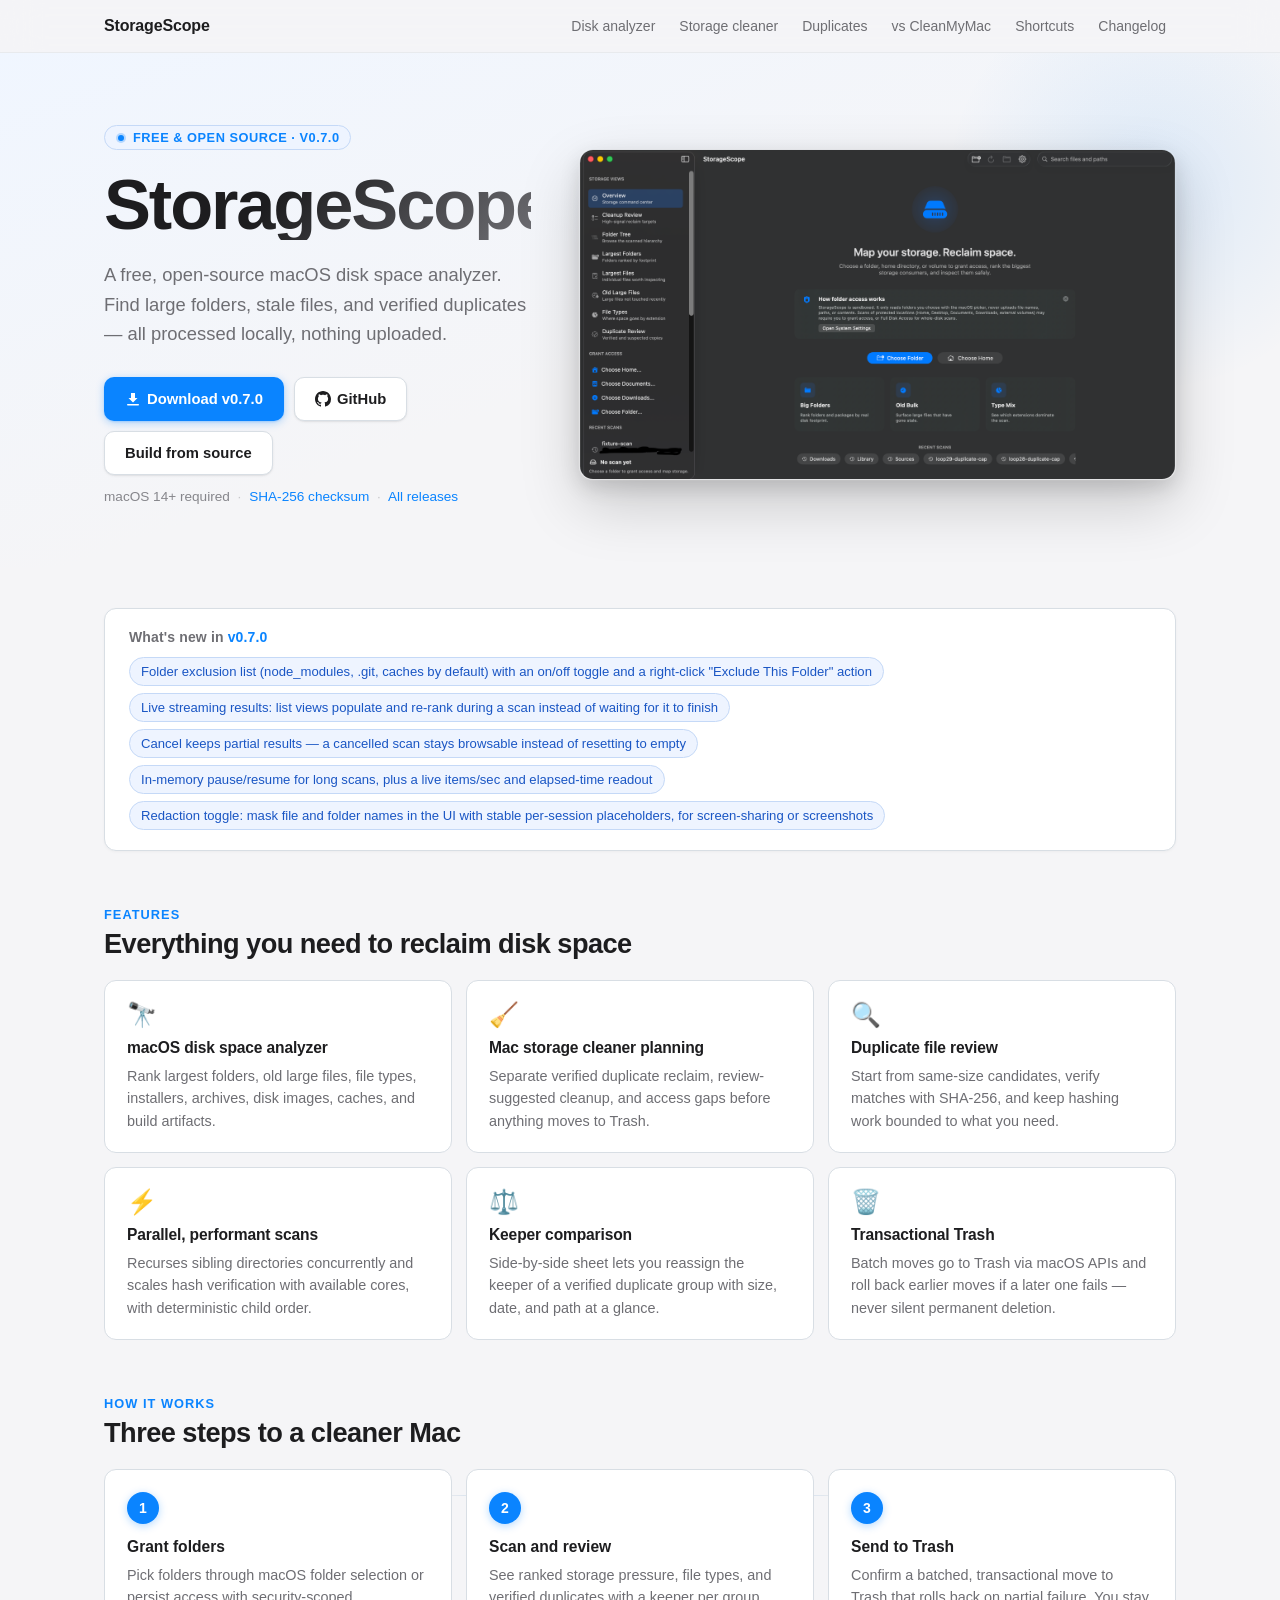
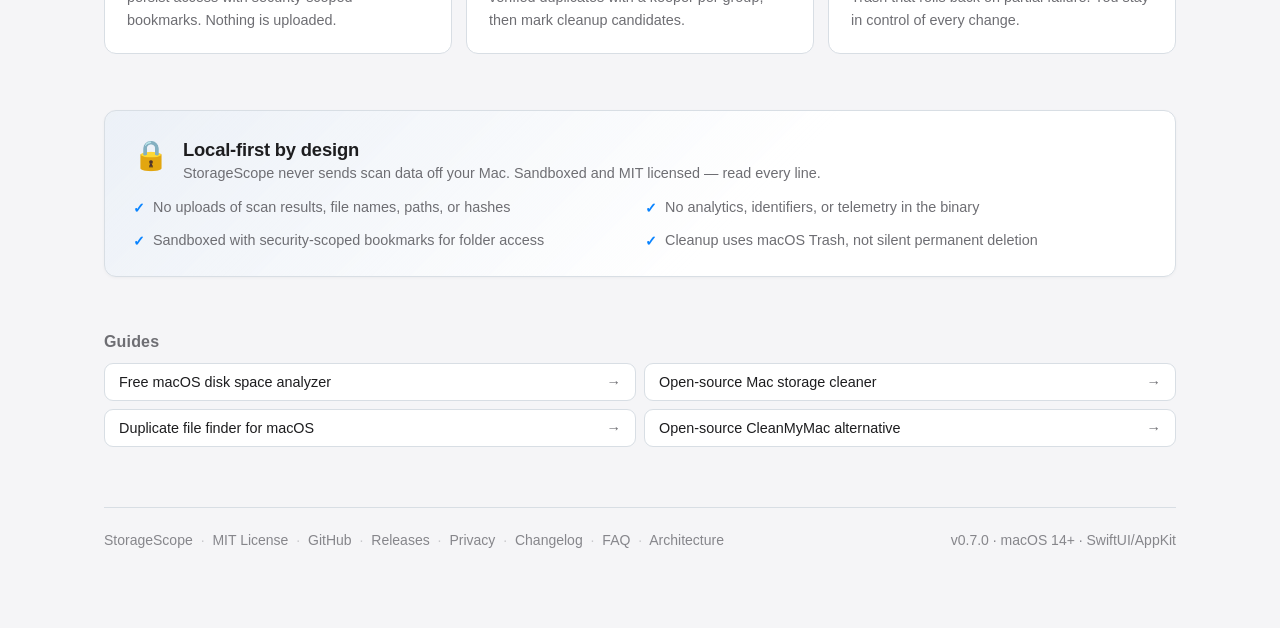
==== commit bc43b9d0: "release: v0.7.0 — fix Settings controls not live-updating Bump VERSION to 0.7.0 and update docs/chan" ====
--- a/docs/index.html
+++ b/docs/index.html
@@ -22,7 +22,7 @@
     "name": "StorageScope",
     "applicationCategory": "UtilitiesApplication",
     "operatingSystem": "macOS 14+",
-    "softwareVersion": "0.6.0",
+    "softwareVersion": "0.7.0",
     "datePublished": "2026-06-21",
     "dateModified": "2026-06-22",
     "programmingLanguage": "Swift",
@@ -646,7 +646,7 @@
       <div>
         <div class="hero-eyebrow">
           <svg width="12" height="12" viewBox="0 0 12 12" fill="none" aria-hidden="true"><circle cx="6" cy="6" r="5" fill="currentColor" opacity=".25"/><circle cx="6" cy="6" r="3" fill="currentColor"/></svg>
-          Free &amp; Open Source · v0.6.0
+          Free &amp; Open Source · v0.7.0
         </div>
         <h1>StorageScope</h1>
         <p class="lede">
@@ -654,9 +654,9 @@
           stale files, and verified duplicates — all processed locally, nothing uploaded.
         </p>
         <div class="actions">
-          <a class="button primary" href="https://github.com/RasputinKaiser/StorageScope/releases/download/v0.6.0/StorageScope-0.6.0.dmg">
+          <a class="button primary" href="https://github.com/RasputinKaiser/StorageScope/releases/download/v0.7.0/StorageScope-0.7.0.dmg">
             <svg width="16" height="16" viewBox="0 0 16 16" fill="none" aria-hidden="true"><path d="M8 11.5L3.5 7H6V2h4v5h2.5L8 11.5Z" fill="white"/><rect x="2" y="13" width="12" height="1.5" rx=".75" fill="white"/></svg>
-            Download v0.6.0
+            Download v0.7.0
           </a>
           <a class="button" href="https://github.com/RasputinKaiser/StorageScope">
             <svg width="16" height="16" viewBox="0 0 16 16" fill="currentColor" aria-hidden="true"><path d="M8 0C3.58 0 0 3.58 0 8c0 3.54 2.29 6.53 5.47 7.59.4.07.55-.17.55-.38 0-.19-.01-.82-.01-1.49-2.01.37-2.53-.49-2.69-.94-.09-.23-.48-.94-.82-1.13-.28-.15-.68-.52-.01-.53.63-.01 1.08.58 1.23.82.72 1.21 1.87.87 2.33.66.07-.52.28-.87.51-1.07-1.78-.2-3.64-.89-3.64-3.95 0-.87.31-1.59.82-2.15-.08-.2-.36-1.02.08-2.12 0 0 .67-.21 2.2.82.64-.18 1.32-.27 2-.27.68 0 1.36.09 2 .27 1.53-1.04 2.2-.82 2.2-.82.44 1.1.16 1.92.08 2.12.51.56.82 1.27.82 2.15 0 3.07-1.87 3.75-3.65 3.95.29.25.54.73.54 1.48 0 1.07-.01 1.93-.01 2.2 0 .21.15.46.55.38A8.013 8.013 0 0016 8c0-4.42-3.58-8-8-8z"/></svg>
@@ -667,7 +667,7 @@
         <p class="actions-note">
           macOS 14+ required
           <span class="divider">·</span>
-          <a href="https://github.com/RasputinKaiser/StorageScope/releases/download/v0.6.0/StorageScope-0.6.0.dmg.sha256">SHA-256 checksum</a>
+          <a href="https://github.com/RasputinKaiser/StorageScope/releases/download/v0.7.0/StorageScope-0.7.0.dmg.sha256">SHA-256 checksum</a>
           <span class="divider">·</span>
           <a href="https://github.com/RasputinKaiser/StorageScope/releases">All releases</a>
         </p>
@@ -679,13 +679,14 @@
   </div>
 
   <main>
-    <section class="whats-new" aria-label="What's new in v0.6.0">
-      <p class="whats-new-heading">What's new in <span class="version-tag">v0.6.0</span></p>
+    <section class="whats-new" aria-label="What's new in v0.7.0">
+      <p class="whats-new-heading">What's new in <span class="version-tag">v0.7.0</span></p>
       <ul class="pill-list">
-        <li>Visual refresh: welcome hero, inspector redesign with tinted icon header, card radius 12, hover states across list rows, smooth view transitions</li>
-        <li>Storage Map unified into a single card with divider rows; metric cards use tabular figures and an opaque material</li>
-        <li>Performance: StorageItemRow, DuplicateItemRow, CleanupCandidateRow adopted <code>Equatable</code> so SwiftUI skips diff/recompute for identity-equal rows</li>
-        <li>WelcomeView extracted into its own module (<a href="https://github.com/RasputinKaiser/StorageScope/pull/90">#90</a>) and empty-state ownership moved from ContentView into DetailView</li>
+        <li>Folder exclusion list (node_modules, .git, caches by default) with an on/off toggle and a right-click "Exclude This Folder" action</li>
+        <li>Live streaming results: list views populate and re-rank during a scan instead of waiting for it to finish</li>
+        <li>Cancel keeps partial results — a cancelled scan stays browsable instead of resetting to empty</li>
+        <li>In-memory pause/resume for long scans, plus a live items/sec and elapsed-time readout</li>
+        <li>Redaction toggle: mask file and folder names in the UI with stable per-session placeholders, for screen-sharing or screenshots</li>
       </ul>
     </section>
 
@@ -794,7 +795,7 @@
         <span class="divider">·</span>
         <a href="architecture.html">Architecture</a>
       </div>
-      <div>v0.6.0 · macOS 14+ · SwiftUI/AppKit</div>
+      <div>v0.7.0 · macOS 14+ · SwiftUI/AppKit</div>
     </footer>
   </main>
 
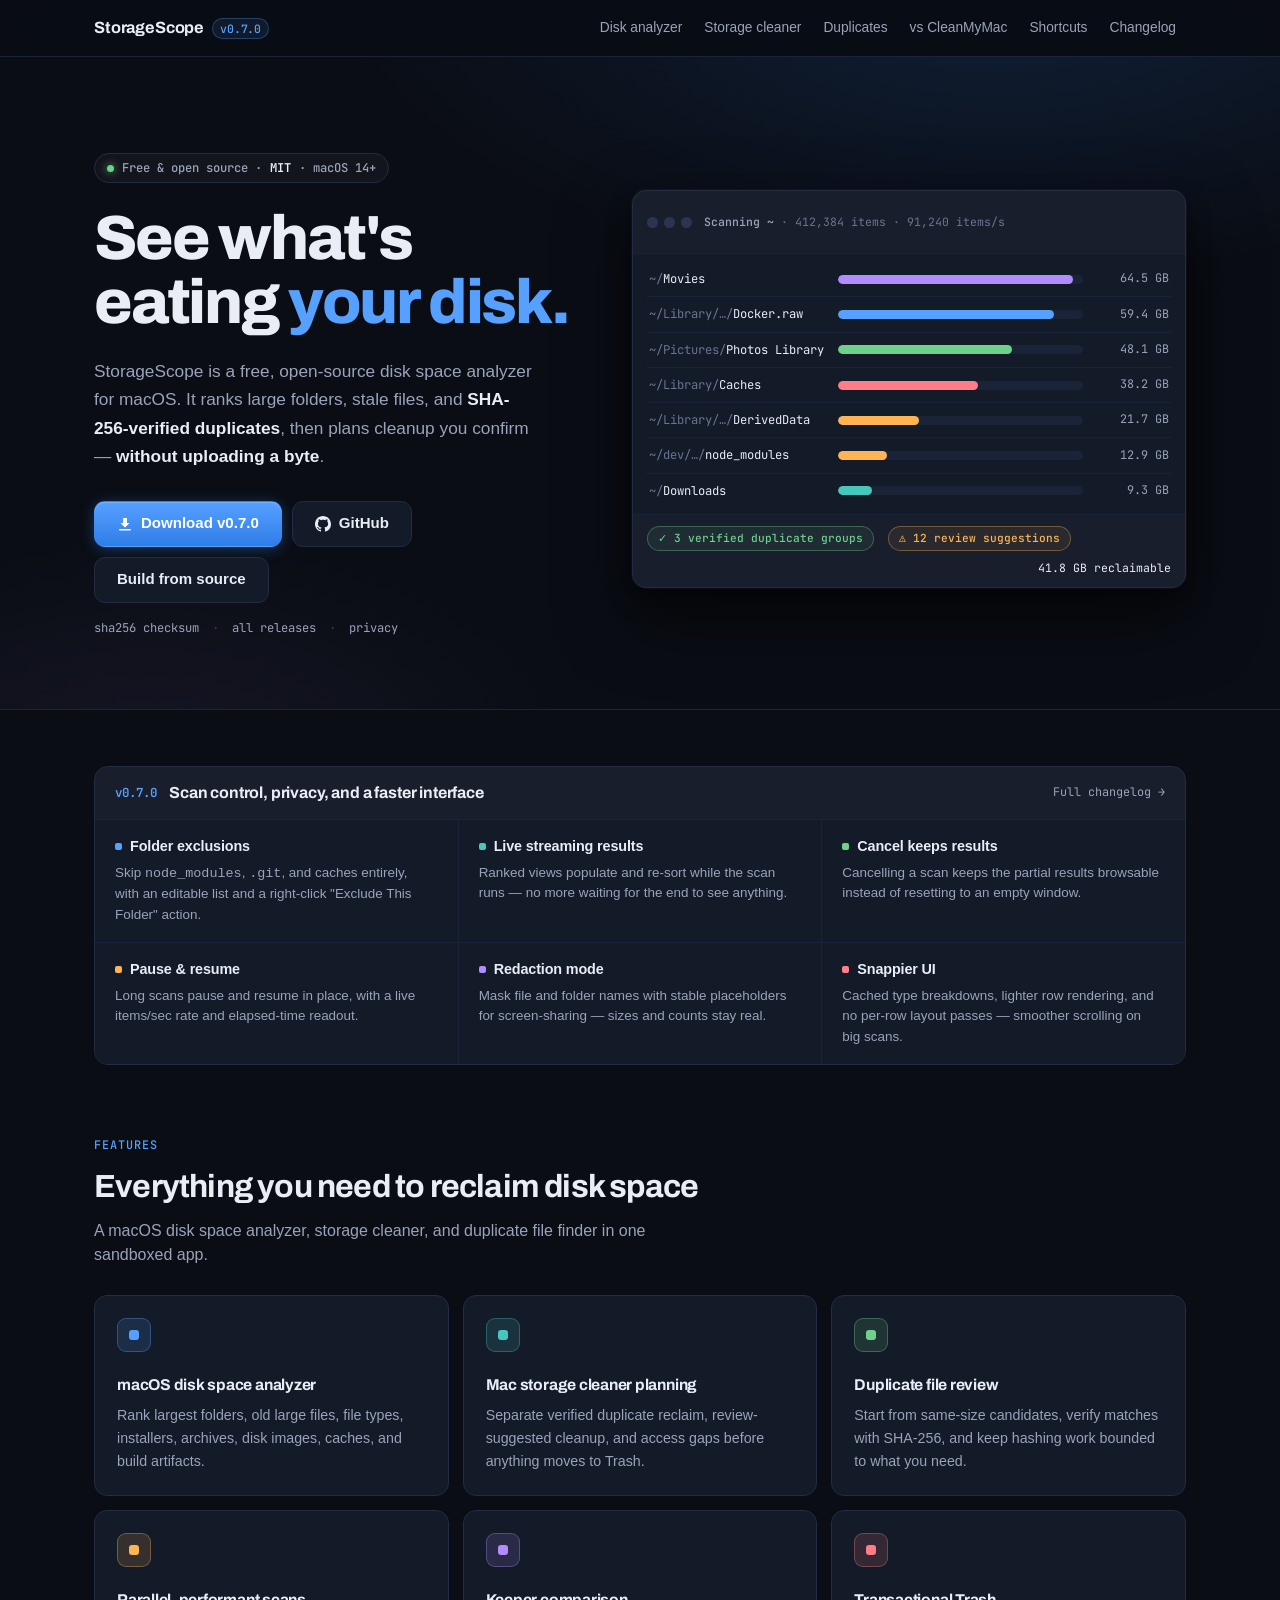
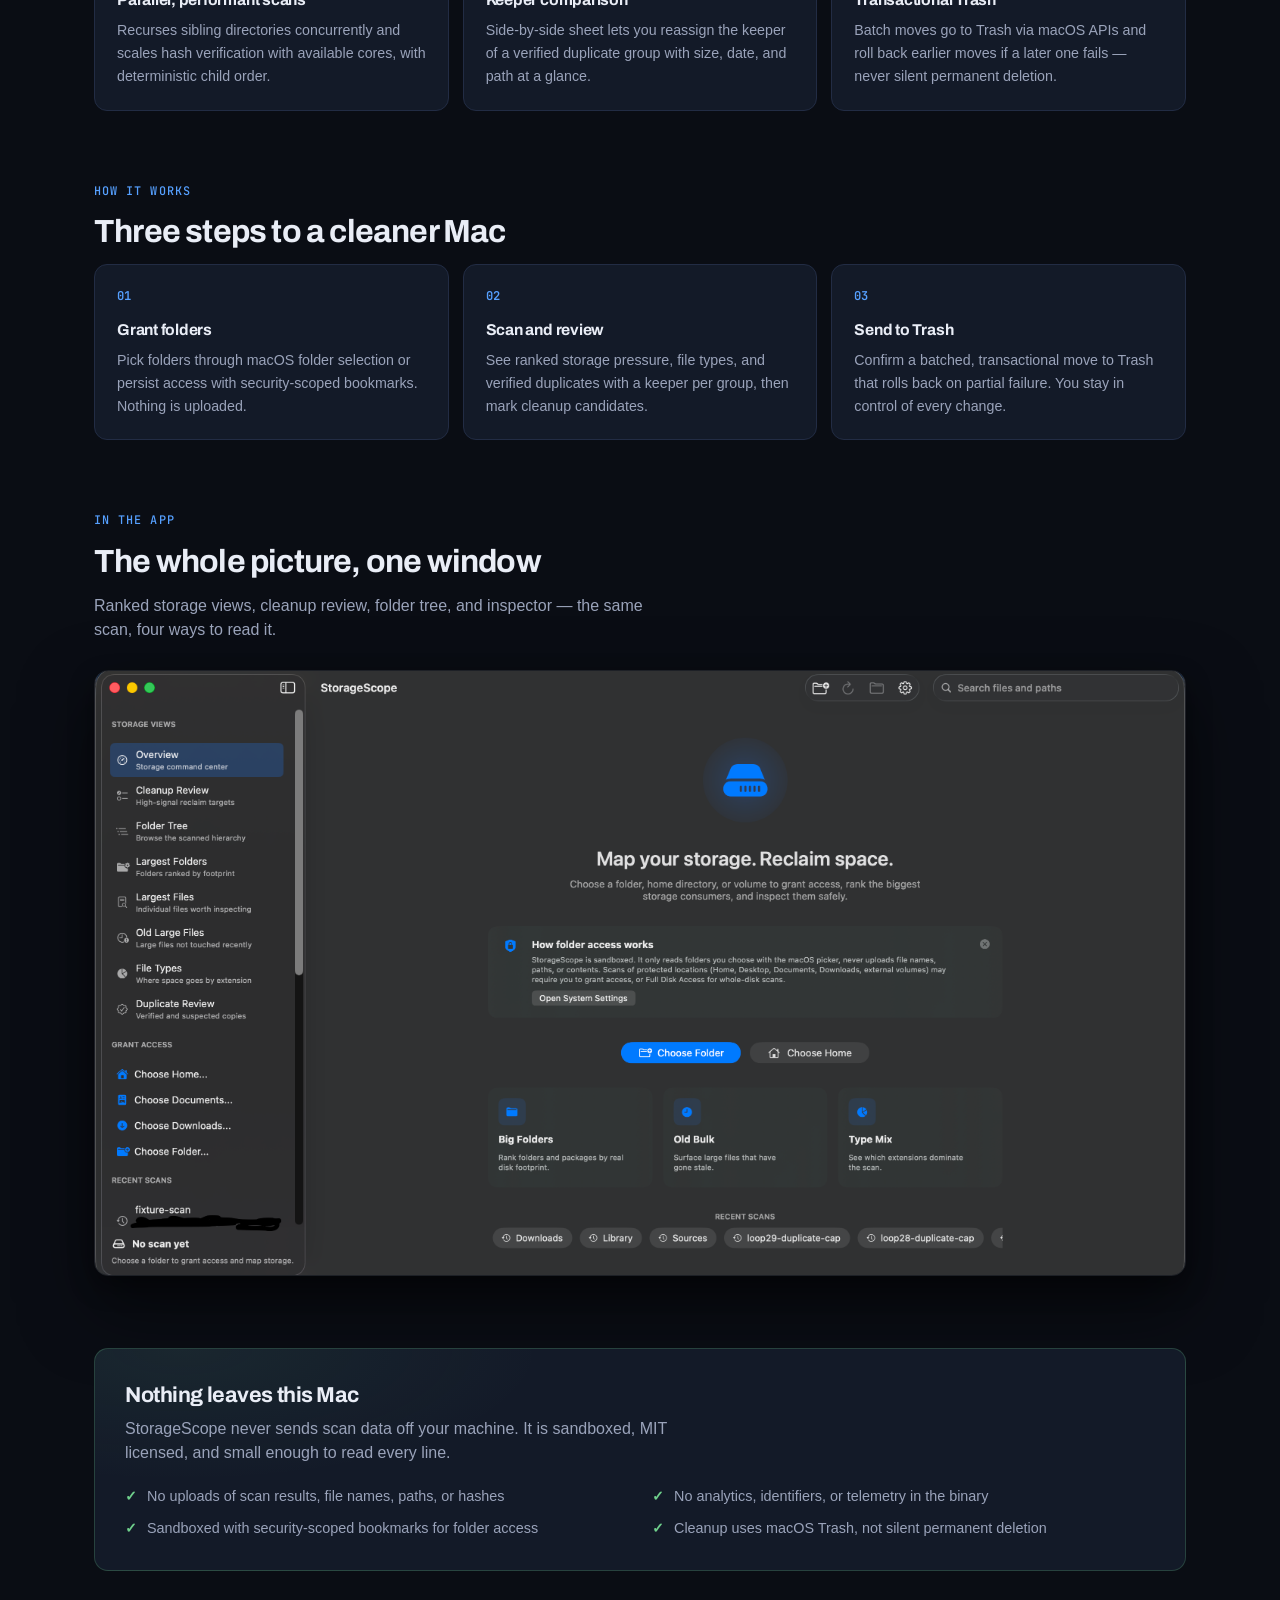
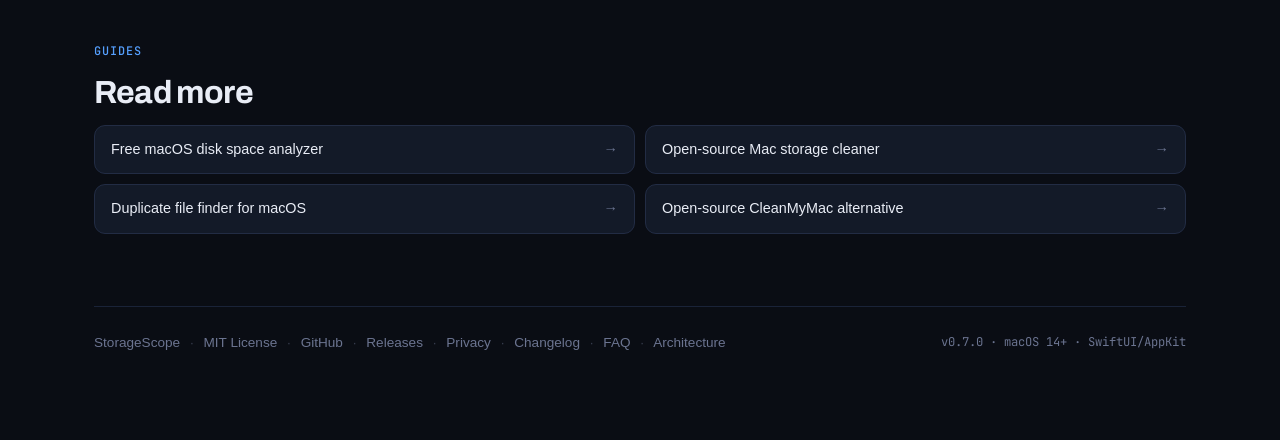
==== commit ce23a2d3: "docs: redesign landing page for v0.7.0, extend changelog Dark data-forward redesign with an animated" ====
--- a/docs/index.html
+++ b/docs/index.html
@@ -15,6 +15,9 @@
   <meta name="twitter:title" content="StorageScope - Free macOS disk space analyzer">
   <meta name="twitter:image" content="https://rasputinkaiser.github.io/StorageScope/images/storagescope-overview.png">
   <link rel="icon" type="image/png" href="images/storagescope-overview.png">
+  <link rel="preconnect" href="https://fonts.googleapis.com">
+  <link rel="preconnect" href="https://fonts.gstatic.com" crossorigin>
+  <link href="https://fonts.googleapis.com/css2?family=Archivo:wght@600;700;800&family=JetBrains+Mono:wght@400;500;600&display=swap" rel="stylesheet">
   <script type="application/ld+json">
   {
     "@context": "https://schema.org",
@@ -24,7 +27,7 @@
     "operatingSystem": "macOS 14+",
     "softwareVersion": "0.7.0",
     "datePublished": "2026-06-21",
-    "dateModified": "2026-06-22",
+    "dateModified": "2026-07-01",
     "programmingLanguage": "Swift",
     "license": "https://opensource.org/license/mit",
     "description": "Free open-source macOS disk space analyzer and Mac storage cleaner for large folders, stale files, duplicate review, and local-first cleanup planning.",
@@ -39,54 +42,47 @@
   </script>
   <style>
     :root {
-      color-scheme: light dark;
-      --accent: #0a84ff;
-      --accent-hover: #0070e0;
-      --accent-glow: rgba(10, 132, 255, 0.18);
-      --text: #1d1d1f;
-      --muted: #6e6e73;
-      --subtle: #86868b;
-      --bg: #f5f5f7;
-      --panel: #ffffff;
-      --panel-raised: #ffffff;
-      --border: #d8dee4;
-      --border-light: #e8eaed;
-      --img-outline: rgba(0, 0, 0, 0.08);
-      --hero-grad-start: #f0f6ff;
-      --hero-grad-end: #f5f5f7;
-      --pill-bg: #eef4ff;
-      --pill-border: #c5d9f7;
-      --pill-text: #1a56c4;
-    }
-
-    @media (prefers-color-scheme: dark) {
-      :root {
-        --text: #f5f5f7;
-        --muted: #a1a1a6;
-        --subtle: #86868b;
-        --bg: #0d0d0f;
-        --panel: #1c1c1e;
-        --panel-raised: #252528;
-        --border: #2c2c2e;
-        --border-light: #2c2c2e;
-        --img-outline: rgba(255, 255, 255, 0.06);
-        --hero-grad-start: #0d1829;
-        --hero-grad-end: #0d0d0f;
-        --pill-bg: rgba(10, 132, 255, 0.12);
-        --pill-border: rgba(10, 132, 255, 0.3);
-        --pill-text: #6eb3ff;
-      }
+      color-scheme: dark;
+      --ink: #0a0d14;
+      --surface: #11172290;
+      --surface-solid: #131a28;
+      --surface-2: #1a2133;
+      --line: #222c44;
+      --line-soft: #1a2338;
+      --text: #e9edf6;
+      --muted: #9aa3ba;
+      --faint: #6b7490;
+      --blue: #56a0ff;
+      --blue-deep: #2f7de8;
+      --amber: #ffb454;
+      --violet: #b18cff;
+      --green: #6fd08c;
+      --teal: #45c8bb;
+      --rose: #ff7d88;
+      --mono: "JetBrains Mono", ui-monospace, "SF Mono", SFMono-Regular, Menlo, monospace;
+      --display: "Archivo", -apple-system, BlinkMacSystemFont, "Segoe UI", sans-serif;
+      --body: -apple-system, BlinkMacSystemFont, "SF Pro Text", "Segoe UI", sans-serif;
     }
 
     * { box-sizing: border-box; }
+
+    html { scroll-behavior: smooth; }
 
     body {
       margin: 0;
-      font-family: -apple-system, BlinkMacSystemFont, "SF Pro Display", "Segoe UI", sans-serif;
-      background: var(--bg);
+      font-family: var(--body);
+      background: var(--ink);
       color: var(--text);
       -webkit-font-smoothing: antialiased;
       -moz-osx-font-smoothing: grayscale;
+      line-height: 1.5;
+    }
+
+    a:focus-visible,
+    button:focus-visible {
+      outline: 2px solid var(--blue);
+      outline-offset: 2px;
+      border-radius: 6px;
     }
 
     /* ── Nav ── */
@@ -94,147 +90,144 @@
       position: sticky;
       top: 0;
       z-index: 100;
-      background: rgba(245, 245, 247, 0.82);
-      backdrop-filter: saturate(180%) blur(20px);
-      -webkit-backdrop-filter: saturate(180%) blur(20px);
-      border-bottom: 1px solid var(--border-light);
-    }
-
-    @media (prefers-color-scheme: dark) {
-      .site-nav {
-        background: rgba(13, 13, 15, 0.82);
-        border-bottom-color: var(--border);
-      }
+      background: rgba(10, 13, 20, 0.78);
+      backdrop-filter: saturate(160%) blur(18px);
+      -webkit-backdrop-filter: saturate(160%) blur(18px);
+      border-bottom: 1px solid var(--line-soft);
     }
 
     .nav-inner {
-      max-width: 1120px;
+      max-width: 1140px;
       margin: 0 auto;
       padding: 0 24px;
-      height: 52px;
+      height: 56px;
       display: flex;
       align-items: center;
       gap: 24px;
     }
 
-    .site-nav .brand {
-      font-weight: 700;
-      font-size: 1rem;
+    .brand {
+      display: inline-flex;
+      align-items: baseline;
+      gap: 8px;
       color: var(--text);
       text-decoration: none;
+      flex-shrink: 0;
+      font-family: var(--display);
+      font-weight: 700;
+      font-size: 1.02rem;
       letter-spacing: -0.01em;
-      flex-shrink: 0;
+    }
+
+    .brand .ver {
+      font-family: var(--mono);
+      font-weight: 500;
+      font-size: 0.72rem;
+      color: var(--blue);
+      background: rgba(86, 160, 255, 0.10);
+      border: 1px solid rgba(86, 160, 255, 0.28);
+      padding: 1px 7px;
+      border-radius: 999px;
     }
 
     .site-nav nav {
       display: flex;
       flex-wrap: wrap;
-      gap: 4px;
+      gap: 2px;
       margin-left: auto;
     }
 
     .site-nav nav a {
       color: var(--muted);
       text-decoration: none;
-      font-size: 0.875rem;
-      padding: 5px 10px;
-      border-radius: 6px;
+      font-size: 0.86rem;
+      padding: 6px 10px;
+      border-radius: 7px;
       transition: color 150ms ease, background 150ms ease;
     }
 
     .site-nav nav a:hover {
       color: var(--text);
-      background: rgba(0,0,0,0.05);
-    }
-
-    @media (prefers-color-scheme: dark) {
-      .site-nav nav a:hover {
-        background: rgba(255,255,255,0.07);
-      }
+      background: rgba(255, 255, 255, 0.06);
     }
 
     /* ── Layout ── */
     main {
-      max-width: 1120px;
+      max-width: 1140px;
       margin: 0 auto;
-      padding: 0 24px 80px;
+      padding: 0 24px 88px;
     }
 
     /* ── Hero ── */
     .hero-wrap {
-      background: linear-gradient(160deg, var(--hero-grad-start) 0%, var(--hero-grad-end) 55%);
-      margin: 0 -24px;
-      padding: 72px 24px 64px;
       position: relative;
       overflow: hidden;
-    }
-
-    .hero-wrap::before {
-      content: "";
-      position: absolute;
-      top: -80px;
-      right: -60px;
-      width: 420px;
-      height: 420px;
-      border-radius: 50%;
-      background: radial-gradient(circle, rgba(10,132,255,0.10) 0%, transparent 70%);
-      pointer-events: none;
+      border-bottom: 1px solid var(--line-soft);
+      background:
+        radial-gradient(1100px 480px at 78% -10%, rgba(47, 125, 232, 0.16) 0%, transparent 60%),
+        radial-gradient(700px 380px at 12% 108%, rgba(177, 140, 255, 0.07) 0%, transparent 60%);
     }
 
     .hero {
-      max-width: 1072px;
+      max-width: 1140px;
       margin: 0 auto;
+      padding: 84px 24px 72px;
       display: grid;
-      grid-template-columns: minmax(0, 1fr) minmax(340px, 1.4fr);
-      gap: 48px;
+      grid-template-columns: minmax(0, 1fr) minmax(360px, 1.15fr);
+      gap: 56px;
       align-items: center;
-      position: relative;
     }
 
     .hero-eyebrow {
       display: inline-flex;
       align-items: center;
-      gap: 6px;
-      font-size: 0.8rem;
+      gap: 8px;
+      font-family: var(--mono);
+      font-size: 0.76rem;
+      font-weight: 500;
+      color: var(--muted);
+      border: 1px solid var(--line);
+      background: rgba(255, 255, 255, 0.03);
+      padding: 5px 12px;
+      border-radius: 999px;
+      margin-bottom: 24px;
+    }
+
+    .hero-eyebrow .dot {
+      width: 7px;
+      height: 7px;
+      border-radius: 50%;
+      background: var(--green);
+      box-shadow: 0 0 8px rgba(111, 208, 140, 0.8);
+    }
+
+    .hero-eyebrow strong {
+      color: var(--text);
       font-weight: 600;
-      letter-spacing: 0.04em;
-      text-transform: uppercase;
-      color: var(--accent);
-      background: var(--pill-bg);
-      border: 1px solid var(--pill-border);
-      padding: 4px 10px;
-      border-radius: 999px;
-      margin-bottom: 20px;
     }
 
     h1 {
       margin: 0;
-      font-size: clamp(2.6rem, 5.5vw, 4.5rem);
-      line-height: 1;
-      letter-spacing: -0.03em;
+      font-family: var(--display);
+      font-weight: 800;
+      font-size: clamp(2.5rem, 5.2vw, 3.9rem);
+      line-height: 1.02;
+      letter-spacing: -0.035em;
       text-wrap: balance;
-      background: linear-gradient(135deg, var(--text) 40%, var(--muted) 100%);
-      -webkit-background-clip: text;
-      -webkit-text-fill-color: transparent;
-      background-clip: text;
-    }
-
-    @media (prefers-color-scheme: dark) {
-      h1 {
-        background: linear-gradient(135deg, #f5f5f7 40%, #86868b 100%);
-        -webkit-background-clip: text;
-        -webkit-text-fill-color: transparent;
-        background-clip: text;
-      }
-    }
+    }
+
+    h1 .accent { color: var(--blue); }
 
     .lede {
       color: var(--muted);
-      font-size: 1.15rem;
-      line-height: 1.6;
-      margin: 20px 0 28px;
+      font-size: 1.08rem;
+      line-height: 1.65;
+      margin: 22px 0 30px;
+      max-width: 46ch;
       text-wrap: pretty;
     }
+
+    .lede strong { color: var(--text); font-weight: 600; }
 
     .actions {
       display: flex;
@@ -242,132 +235,297 @@
       gap: 10px;
     }
 
-    .actions-note {
-      margin: 14px 0 0;
-      color: var(--subtle);
-      font-size: 0.85rem;
-    }
-
-    .actions-note a {
-      color: var(--accent);
-      text-decoration: none;
-    }
-
-    .actions-note a:hover { text-decoration: underline; }
-
     a.button {
       display: inline-flex;
       align-items: center;
       justify-content: center;
-      gap: 6px;
-      min-height: 44px;
-      padding: 0 20px;
-      border-radius: 10px;
+      gap: 8px;
+      min-height: 46px;
+      padding: 0 22px;
+      border-radius: 11px;
       text-decoration: none;
       font-weight: 600;
-      font-size: 0.925rem;
-      border: 1px solid var(--border);
+      font-size: 0.94rem;
+      border: 1px solid var(--line);
       color: var(--text);
-      background: var(--panel);
-      box-shadow: 0 1px 3px rgba(0,0,0,0.06), 0 1px 1px rgba(0,0,0,0.04);
-      transition: transform 120ms cubic-bezier(0.2,0,0,1), box-shadow 120ms ease;
+      background: var(--surface-solid);
+      transition: transform 130ms cubic-bezier(0.2, 0, 0, 1), border-color 130ms ease, background 130ms ease, box-shadow 130ms ease;
     }
 
     a.button:hover {
-      box-shadow: 0 4px 12px rgba(0,0,0,0.10), 0 1px 3px rgba(0,0,0,0.06);
+      border-color: #33415f;
+      background: var(--surface-2);
       transform: translateY(-1px);
     }
 
-    a.button:active { transform: scale(0.97); box-shadow: none; }
+    a.button:active { transform: scale(0.97); }
 
     a.primary {
-      background: var(--accent);
+      background: linear-gradient(180deg, var(--blue) 0%, var(--blue-deep) 100%);
       border-color: transparent;
       color: #fff;
-      box-shadow: 0 2px 8px rgba(10,132,255,0.30), 0 1px 2px rgba(10,132,255,0.20);
+      box-shadow: 0 2px 14px rgba(47, 125, 232, 0.38), inset 0 1px 0 rgba(255, 255, 255, 0.18);
     }
 
     a.primary:hover {
-      background: var(--accent-hover);
-      box-shadow: 0 6px 20px rgba(10,132,255,0.35), 0 2px 6px rgba(10,132,255,0.20);
-    }
-
-    .screenshot-wrap {
-      position: relative;
-    }
-
-    .screenshot {
-      width: 100%;
+      background: linear-gradient(180deg, #6cadff 0%, #3a87ef 100%);
+      box-shadow: 0 6px 22px rgba(47, 125, 232, 0.46), inset 0 1px 0 rgba(255, 255, 255, 0.18);
+    }
+
+    .actions-note {
+      margin: 16px 0 0;
+      color: var(--faint);
+      font-family: var(--mono);
+      font-size: 0.76rem;
+    }
+
+    .actions-note a { color: var(--muted); text-decoration: none; }
+    .actions-note a:hover { color: var(--blue); }
+    .divider { margin: 0 6px; opacity: 0.45; }
+
+    /* ── Scan window (signature) ── */
+    .scan-window {
+      background: var(--surface-solid);
+      border: 1px solid var(--line);
       border-radius: 14px;
-      border: 1px solid var(--img-outline);
       box-shadow:
-        0 0 0 1px rgba(255,255,255,0.06),
-        0 24px 60px rgba(0, 0, 0, 0.18),
-        0 8px 20px rgba(0, 0, 0, 0.12);
+        0 0 0 1px rgba(255, 255, 255, 0.03),
+        0 30px 70px rgba(0, 0, 0, 0.55),
+        0 10px 24px rgba(0, 0, 0, 0.4);
+      overflow: hidden;
+      font-family: var(--mono);
+    }
+
+    .scan-chrome {
+      display: flex;
+      align-items: center;
+      gap: 12px;
+      padding: 11px 14px;
+      border-bottom: 1px solid var(--line-soft);
+      background: rgba(255, 255, 255, 0.02);
+    }
+
+    .scan-chrome .dots { display: flex; gap: 6px; flex-shrink: 0; }
+    .scan-chrome .dots span {
+      width: 11px;
+      height: 11px;
+      border-radius: 50%;
+      background: #2c3550;
+    }
+
+    .scan-title {
+      font-size: 0.72rem;
+      color: var(--faint);
+      white-space: nowrap;
+      overflow: hidden;
+      text-overflow: ellipsis;
+    }
+
+    .scan-title strong { color: var(--muted); font-weight: 500; }
+
+    .scan-rows { padding: 8px 14px 6px; }
+
+    .scan-row {
+      display: grid;
+      grid-template-columns: minmax(0, 34%) minmax(0, 1fr) 74px;
+      align-items: center;
+      gap: 12px;
+      padding: 8px 2px;
+    }
+
+    .scan-row + .scan-row { border-top: 1px solid var(--line-soft); }
+
+    .scan-name {
+      font-size: 0.76rem;
+      color: var(--text);
+      white-space: nowrap;
+      overflow: hidden;
+      text-overflow: ellipsis;
+    }
+
+    .scan-name .path { color: var(--faint); }
+
+    .scan-bytes {
+      font-size: 0.74rem;
+      color: var(--muted);
+      text-align: right;
+      font-variant-numeric: tabular-nums;
+    }
+
+    .bar {
+      height: 9px;
+      border-radius: 5px;
+      background: #1b2338;
+      overflow: hidden;
+    }
+
+    .bar i {
       display: block;
-    }
-
-    /* ── What's New ── */
-    .whats-new {
-      margin: 40px 0 0;
-      padding: 20px 24px;
-      background: var(--panel);
-      border: 1px solid var(--border);
-      border-radius: 12px;
-      box-shadow: 0 1px 3px rgba(0,0,0,0.04);
-    }
-
-    .whats-new-heading {
-      margin: 0 0 12px;
-      font-size: 0.875rem;
-      color: var(--muted);
-      font-weight: 600;
-      letter-spacing: 0.01em;
-    }
-
-    .whats-new-heading .version-tag {
-      color: var(--accent);
-    }
-
-    .pill-list {
+      height: 100%;
+      border-radius: 5px;
+      width: var(--w);
+      background: var(--bar-color, var(--blue));
+      animation: grow 900ms cubic-bezier(0.2, 0.6, 0.2, 1) both;
+      animation-delay: var(--d, 0ms);
+      transform-origin: left center;
+    }
+
+    @keyframes grow {
+      from { transform: scaleX(0); }
+      to { transform: scaleX(1); }
+    }
+
+    .scan-footer {
       display: flex;
       flex-wrap: wrap;
-      gap: 7px;
-      padding: 0;
-      margin: 0;
-      list-style: none;
-    }
-
-    .pill-list li {
+      align-items: center;
+      gap: 8px 14px;
+      padding: 11px 14px;
+      border-top: 1px solid var(--line-soft);
+      background: rgba(255, 255, 255, 0.02);
+      font-size: 0.72rem;
+      color: var(--muted);
+    }
+
+    .chip {
       display: inline-flex;
       align-items: center;
-      padding: 5px 11px;
+      gap: 6px;
+      padding: 3px 10px;
       border-radius: 999px;
-      border: 1px solid var(--pill-border);
-      background: var(--pill-bg);
-      color: var(--pill-text);
-      font-size: 0.82rem;
+      font-size: 0.7rem;
       font-weight: 500;
-      line-height: 1.3;
-    }
-
-    /* ── Feature Grid ── */
+      border: 1px solid;
+    }
+
+    .chip.verified {
+      color: var(--green);
+      border-color: rgba(111, 208, 140, 0.35);
+      background: rgba(111, 208, 140, 0.08);
+    }
+
+    .chip.review {
+      color: var(--amber);
+      border-color: rgba(255, 180, 84, 0.35);
+      background: rgba(255, 180, 84, 0.08);
+    }
+
+    .scan-footer .reclaim { margin-left: auto; color: var(--text); }
+
+    /* ── Sections ── */
     .section-label {
-      font-size: 0.8rem;
+      font-family: var(--mono);
+      font-size: 0.74rem;
+      font-weight: 500;
+      letter-spacing: 0.09em;
+      text-transform: uppercase;
+      color: var(--blue);
+      margin: 72px 0 8px;
+    }
+
+    .section-title {
+      margin: 0 0 8px;
+      font-family: var(--display);
       font-weight: 700;
-      letter-spacing: 0.08em;
-      text-transform: uppercase;
-      color: var(--accent);
-      margin: 56px 0 6px;
-    }
-
-    .section-title {
-      margin: 0 0 20px;
-      font-size: 1.7rem;
+      font-size: clamp(1.5rem, 2.6vw, 2rem);
+      letter-spacing: -0.025em;
+      text-wrap: balance;
+    }
+
+    .section-sub {
+      margin: 0 0 28px;
+      color: var(--muted);
+      max-width: 62ch;
+      text-wrap: pretty;
+    }
+
+    .section-sub a { color: var(--blue); text-decoration: none; }
+    .section-sub a:hover { text-decoration: underline; }
+
+    /* ── What's new ── */
+    .whats-new {
+      margin-top: 56px;
+      border: 1px solid var(--line);
+      border-radius: 14px;
+      background: var(--surface-solid);
+      overflow: hidden;
+    }
+
+    .whats-new-head {
+      display: flex;
+      flex-wrap: wrap;
+      align-items: center;
+      gap: 12px;
+      padding: 14px 20px;
+      border-bottom: 1px solid var(--line-soft);
+      background: rgba(255, 255, 255, 0.02);
+    }
+
+    .whats-new-head .tag {
+      font-family: var(--mono);
+      font-weight: 600;
+      font-size: 0.78rem;
+      color: var(--blue);
+    }
+
+    .whats-new-head h2 {
+      margin: 0;
+      font-family: var(--display);
+      font-size: 1rem;
       font-weight: 700;
-      letter-spacing: -0.02em;
-    }
-
+      letter-spacing: -0.01em;
+    }
+
+    .whats-new-head a {
+      margin-left: auto;
+      font-family: var(--mono);
+      font-size: 0.74rem;
+      color: var(--muted);
+      text-decoration: none;
+    }
+
+    .whats-new-head a:hover { color: var(--blue); }
+
+    .whats-new-grid {
+      display: grid;
+      grid-template-columns: repeat(3, minmax(0, 1fr));
+      gap: 1px;
+      background: var(--line-soft);
+    }
+
+    .new-item {
+      background: var(--surface-solid);
+      padding: 16px 20px;
+    }
+
+    .new-item h3 {
+      margin: 0 0 5px;
+      font-size: 0.9rem;
+      font-weight: 600;
+      letter-spacing: -0.01em;
+      display: flex;
+      align-items: center;
+      gap: 8px;
+    }
+
+    .new-item h3::before {
+      content: "";
+      width: 7px;
+      height: 7px;
+      border-radius: 2px;
+      background: var(--mark, var(--blue));
+      flex-shrink: 0;
+    }
+
+    .new-item p {
+      margin: 0;
+      color: var(--muted);
+      font-size: 0.84rem;
+      line-height: 1.55;
+      text-wrap: pretty;
+    }
+
+    /* ── Features ── */
     .grid {
       display: grid;
       grid-template-columns: repeat(3, minmax(0, 1fr));
@@ -375,138 +533,120 @@
     }
 
     .feat-card {
-      background: var(--panel);
-      border: 1px solid var(--border);
-      border-radius: 12px;
-      padding: 22px 22px 20px;
-      transition: transform 150ms ease, box-shadow 150ms ease, border-color 150ms ease;
+      background: var(--surface-solid);
+      border: 1px solid var(--line);
+      border-radius: 13px;
+      padding: 22px;
+      transition: border-color 150ms ease, transform 150ms ease;
     }
 
     .feat-card:hover {
+      border-color: #33415f;
       transform: translateY(-2px);
-      box-shadow: 0 6px 20px rgba(0,0,0,0.08);
-      border-color: var(--accent);
-    }
-
-    .feat-icon {
-      font-size: 1.5rem;
-      line-height: 1;
-      margin-bottom: 12px;
-      display: block;
-    }
-
-    .feat-card h2 {
+    }
+
+    .feat-mark {
+      display: inline-block;
+      width: 34px;
+      height: 34px;
+      border-radius: 9px;
+      margin-bottom: 14px;
+      background: color-mix(in srgb, var(--mark) 14%, transparent);
+      border: 1px solid color-mix(in srgb, var(--mark) 34%, transparent);
+      position: relative;
+    }
+
+    .feat-mark::after {
+      content: "";
+      position: absolute;
+      inset: 11px;
+      border-radius: 3px;
+      background: var(--mark);
+    }
+
+    .feat-card h3 {
       margin: 0 0 8px;
-      font-size: 0.975rem;
-      font-weight: 650;
-      letter-spacing: -0.01em;
+      font-family: var(--display);
+      font-size: 0.98rem;
+      font-weight: 700;
+      letter-spacing: -0.015em;
     }
 
     .feat-card p {
       margin: 0;
       color: var(--muted);
-      font-size: 0.9rem;
-      line-height: 1.55;
+      font-size: 0.89rem;
+      line-height: 1.6;
       text-wrap: pretty;
     }
 
-    /* ── How it works ── */
+    /* ── Steps ── */
     .steps {
       display: grid;
       grid-template-columns: repeat(3, minmax(0, 1fr));
       gap: 14px;
-      position: relative;
-    }
-
-    .steps::before {
-      content: "";
-      position: absolute;
-      top: 26px;
-      left: calc(33.33% - 14px);
-      right: calc(33.33% - 14px);
-      height: 1px;
-      background: linear-gradient(90deg, var(--border), var(--accent), var(--border));
-      opacity: 0.5;
     }
 
     .step {
-      background: var(--panel);
-      border: 1px solid var(--border);
-      border-radius: 12px;
+      background: var(--surface-solid);
+      border: 1px solid var(--line);
+      border-radius: 13px;
       padding: 22px;
-      position: relative;
     }
 
     .step .num {
-      display: inline-flex;
-      align-items: center;
-      justify-content: center;
-      width: 32px;
-      height: 32px;
-      border-radius: 50%;
-      background: var(--accent);
-      color: white;
+      font-family: var(--mono);
+      font-size: 0.76rem;
+      font-weight: 600;
+      color: var(--blue);
+      display: block;
+      margin-bottom: 12px;
+    }
+
+    .step h3 {
+      margin: 0 0 8px;
+      font-family: var(--display);
+      font-size: 0.98rem;
       font-weight: 700;
-      font-size: 0.875rem;
-      margin-bottom: 14px;
-      box-shadow: 0 2px 8px rgba(10,132,255,0.3);
-    }
-
-    .step h2 {
-      margin: 0 0 8px;
-      font-size: 0.975rem;
-      font-weight: 650;
+      letter-spacing: -0.015em;
     }
 
     .step p {
       margin: 0;
       color: var(--muted);
-      font-size: 0.9rem;
-      line-height: 1.55;
+      font-size: 0.89rem;
+      line-height: 1.6;
     }
 
     /* ── Privacy ── */
     .privacy {
-      margin-top: 14px;
-      padding: 28px 28px 24px;
-      background: linear-gradient(135deg, rgba(10,132,255,0.04) 0%, var(--panel) 60%);
-      border: 1px solid var(--border);
-      border-radius: 12px;
-      box-shadow: 0 1px 3px rgba(0,0,0,0.04);
-    }
-
-    .privacy-header {
-      display: flex;
-      align-items: flex-start;
-      gap: 14px;
-      margin-bottom: 16px;
-    }
-
-    .privacy-icon {
-      font-size: 1.8rem;
-      line-height: 1;
-      flex-shrink: 0;
-      margin-top: 2px;
+      border: 1px solid rgba(111, 208, 140, 0.22);
+      border-radius: 14px;
+      background:
+        radial-gradient(600px 220px at 8% 0%, rgba(111, 208, 140, 0.07) 0%, transparent 60%),
+        var(--surface-solid);
+      padding: 30px;
     }
 
     .privacy h2 {
-      margin: 0 0 4px;
-      font-size: 1.15rem;
+      margin: 0 0 6px;
+      font-family: var(--display);
+      font-size: 1.35rem;
       font-weight: 700;
-      letter-spacing: -0.01em;
+      letter-spacing: -0.02em;
     }
 
     .privacy-subtitle {
       color: var(--muted);
-      font-size: 0.9rem;
-      margin: 0;
+      margin: 0 0 20px;
+      max-width: 64ch;
     }
 
     .privacy-grid {
       display: grid;
       grid-template-columns: repeat(2, minmax(0, 1fr));
-      gap: 10px;
-      padding-left: 0;
+      gap: 10px 24px;
+      padding: 0;
       margin: 0;
       list-style: none;
     }
@@ -514,33 +654,33 @@
     .privacy-grid li {
       display: flex;
       align-items: flex-start;
-      gap: 8px;
+      gap: 10px;
       font-size: 0.9rem;
       color: var(--muted);
-      line-height: 1.5;
+      line-height: 1.55;
     }
 
     .privacy-grid li::before {
       content: "✓";
-      color: var(--accent);
+      color: var(--green);
       font-weight: 700;
       flex-shrink: 0;
-      margin-top: 1px;
+    }
+
+    /* ── Screenshot ── */
+    .shot {
+      width: 100%;
+      border-radius: 14px;
+      border: 1px solid rgba(255, 255, 255, 0.08);
+      box-shadow: 0 30px 70px rgba(0, 0, 0, 0.5), 0 10px 24px rgba(0, 0, 0, 0.35);
+      display: block;
     }
 
     /* ── Links ── */
-    .links h2 {
-      font-size: 1rem;
-      font-weight: 650;
-      margin: 0 0 12px;
-      color: var(--muted);
-      letter-spacing: 0.01em;
-    }
-
     .links ul {
       display: grid;
       grid-template-columns: repeat(2, minmax(0, 1fr));
-      gap: 8px;
+      gap: 10px;
       padding: 0;
       margin: 0;
       list-style: none;
@@ -549,37 +689,35 @@
     .links li a {
       display: flex;
       align-items: center;
-      gap: 6px;
-      padding: 10px 14px;
-      background: var(--panel);
-      border: 1px solid var(--border);
-      border-radius: 9px;
+      gap: 8px;
+      padding: 13px 16px;
+      background: var(--surface-solid);
+      border: 1px solid var(--line);
+      border-radius: 11px;
       color: var(--text);
       text-decoration: none;
       font-size: 0.9rem;
       font-weight: 500;
-      transition: border-color 150ms ease, box-shadow 150ms ease, transform 150ms ease;
+      transition: border-color 150ms ease, transform 150ms ease;
     }
 
     .links li a::after {
       content: "→";
-      color: var(--muted);
+      color: var(--faint);
       margin-left: auto;
-    }
-
-    .links li a:hover {
-      border-color: var(--accent);
-      box-shadow: 0 2px 8px rgba(10,132,255,0.10);
-      transform: translateX(2px);
-    }
+      transition: transform 150ms ease, color 150ms ease;
+    }
+
+    .links li a:hover { border-color: #33415f; }
+    .links li a:hover::after { transform: translateX(3px); color: var(--blue); }
 
     /* ── Footer ── */
     footer.site-footer {
-      margin-top: 60px;
-      padding-top: 24px;
-      border-top: 1px solid var(--border);
-      color: var(--subtle);
-      font-size: 0.875rem;
+      margin-top: 72px;
+      padding-top: 26px;
+      border-top: 1px solid var(--line-soft);
+      color: var(--faint);
+      font-size: 0.85rem;
       display: flex;
       flex-wrap: wrap;
       gap: 8px 16px;
@@ -592,36 +730,32 @@
       transition: color 150ms ease;
     }
 
-    footer.site-footer a:hover { color: var(--accent); }
-
-    .divider { margin: 0 4px; opacity: 0.4; }
-
-    /* ── Spacing utilities ── */
-    .mt-section { margin-top: 56px; }
+    footer.site-footer a:hover { color: var(--blue); }
+
+    footer .mono { font-family: var(--mono); font-size: 0.76rem; }
 
     /* ── Responsive ── */
-    @media (max-width: 860px) {
-      .hero-wrap { padding: 48px 24px 40px; }
-
-      .hero,
-      .grid,
-      .steps {
+    @media (max-width: 920px) {
+      .hero {
         grid-template-columns: 1fr;
+        gap: 44px;
+        padding: 56px 24px 52px;
       }
 
-      .hero { gap: 32px; }
-
-      .steps::before { display: none; }
-
-      .privacy-grid,
-      .links ul { grid-template-columns: 1fr; }
-
-      .site-nav nav { gap: 2px; }
-      .site-nav nav a { font-size: 0.82rem; padding: 4px 8px; }
-    }
-
-    @media (max-width: 540px) {
+      .grid, .steps, .whats-new-grid { grid-template-columns: 1fr; }
+      .privacy-grid, .links ul { grid-template-columns: 1fr; }
+      .site-nav nav a { font-size: 0.8rem; padding: 5px 8px; }
+    }
+
+    @media (max-width: 560px) {
       .site-nav nav { display: none; }
+      .scan-row { grid-template-columns: minmax(0, 42%) minmax(0, 1fr) 64px; gap: 8px; }
+    }
+
+    @media (prefers-reduced-motion: reduce) {
+      html { scroll-behavior: auto; }
+      .bar i { animation: none; }
+      a.button, .feat-card, .links li a { transition: none; }
     }
   </style>
 </head>
@@ -629,7 +763,7 @@
 
   <div class="site-nav" role="banner">
     <div class="nav-inner">
-      <a class="brand" href="./">StorageScope</a>
+      <a class="brand" href="./">StorageScope <span class="ver">v0.7.0</span></a>
       <nav aria-label="Site navigation">
         <a href="macos-disk-space-analyzer.html">Disk analyzer</a>
         <a href="mac-storage-cleaner.html">Storage cleaner</a>
@@ -644,14 +778,12 @@
   <div class="hero-wrap">
     <div class="hero">
       <div>
-        <div class="hero-eyebrow">
-          <svg width="12" height="12" viewBox="0 0 12 12" fill="none" aria-hidden="true"><circle cx="6" cy="6" r="5" fill="currentColor" opacity=".25"/><circle cx="6" cy="6" r="3" fill="currentColor"/></svg>
-          Free &amp; Open Source · v0.7.0
-        </div>
-        <h1>StorageScope</h1>
+        <p class="hero-eyebrow"><span class="dot" aria-hidden="true"></span> Free &amp; open source · <strong>MIT</strong> · macOS 14+</p>
+        <h1>See what's eating <span class="accent">your disk.</span></h1>
         <p class="lede">
-          A free, open-source macOS disk space analyzer. Find large folders,
-          stale files, and verified duplicates — all processed locally, nothing uploaded.
+          StorageScope is a free, open-source disk space analyzer for macOS.
+          It ranks large folders, stale files, and <strong>SHA-256-verified duplicates</strong>,
+          then plans cleanup you confirm — <strong>without uploading a byte</strong>.
         </p>
         <div class="actions">
           <a class="button primary" href="https://github.com/RasputinKaiser/StorageScope/releases/download/v0.7.0/StorageScope-0.7.0.dmg">
@@ -665,110 +797,175 @@
           <a class="button" href="https://github.com/RasputinKaiser/StorageScope#build-and-run">Build from source</a>
         </div>
         <p class="actions-note">
-          macOS 14+ required
+          <a href="https://github.com/RasputinKaiser/StorageScope/releases/download/v0.7.0/StorageScope-0.7.0.dmg.sha256">sha256 checksum</a>
           <span class="divider">·</span>
-          <a href="https://github.com/RasputinKaiser/StorageScope/releases/download/v0.7.0/StorageScope-0.7.0.dmg.sha256">SHA-256 checksum</a>
+          <a href="https://github.com/RasputinKaiser/StorageScope/releases">all releases</a>
           <span class="divider">·</span>
-          <a href="https://github.com/RasputinKaiser/StorageScope/releases">All releases</a>
+          <a href="privacy.html">privacy</a>
         </p>
       </div>
-      <div class="screenshot-wrap">
-        <img class="screenshot" src="images/storagescope-overview.png" alt="StorageScope macOS disk space analyzer showing storage views, cleanup review, folder tree, and inspector panes">
+
+      <div class="scan-window" role="img" aria-label="Illustration of a StorageScope scan: ranked folders with proportional size bars, plus verified duplicate groups found">
+        <div class="scan-chrome">
+          <div class="dots" aria-hidden="true"><span></span><span></span><span></span></div>
+          <p class="scan-title"><strong>Scanning ~</strong> · 412,384 items · 91,240 items/s</p>
+        </div>
+        <div class="scan-rows">
+          <div class="scan-row">
+            <span class="scan-name"><span class="path">~/</span>Movies</span>
+            <span class="bar"><i style="--w: 96%; --d: 60ms; --bar-color: var(--violet)"></i></span>
+            <span class="scan-bytes">64.5 GB</span>
+          </div>
+          <div class="scan-row">
+            <span class="scan-name"><span class="path">~/Library/…/</span>Docker.raw</span>
+            <span class="bar"><i style="--w: 88%; --d: 140ms; --bar-color: var(--blue)"></i></span>
+            <span class="scan-bytes">59.4 GB</span>
+          </div>
+          <div class="scan-row">
+            <span class="scan-name"><span class="path">~/Pictures/</span>Photos Library</span>
+            <span class="bar"><i style="--w: 71%; --d: 220ms; --bar-color: var(--green)"></i></span>
+            <span class="scan-bytes">48.1 GB</span>
+          </div>
+          <div class="scan-row">
+            <span class="scan-name"><span class="path">~/Library/</span>Caches</span>
+            <span class="bar"><i style="--w: 57%; --d: 300ms; --bar-color: var(--rose)"></i></span>
+            <span class="scan-bytes">38.2 GB</span>
+          </div>
+          <div class="scan-row">
+            <span class="scan-name"><span class="path">~/Library/…/</span>DerivedData</span>
+            <span class="bar"><i style="--w: 33%; --d: 380ms; --bar-color: var(--amber)"></i></span>
+            <span class="scan-bytes">21.7 GB</span>
+          </div>
+          <div class="scan-row">
+            <span class="scan-name"><span class="path">~/dev/…/</span>node_modules</span>
+            <span class="bar"><i style="--w: 20%; --d: 460ms; --bar-color: var(--amber)"></i></span>
+            <span class="scan-bytes">12.9 GB</span>
+          </div>
+          <div class="scan-row">
+            <span class="scan-name"><span class="path">~/</span>Downloads</span>
+            <span class="bar"><i style="--w: 14%; --d: 540ms; --bar-color: var(--teal)"></i></span>
+            <span class="scan-bytes">9.3 GB</span>
+          </div>
+        </div>
+        <div class="scan-footer">
+          <span class="chip verified">✓ 3 verified duplicate groups</span>
+          <span class="chip review">⚠ 12 review suggestions</span>
+          <span class="reclaim">41.8 GB reclaimable</span>
+        </div>
       </div>
     </div>
   </div>
 
   <main>
     <section class="whats-new" aria-label="What's new in v0.7.0">
-      <p class="whats-new-heading">What's new in <span class="version-tag">v0.7.0</span></p>
-      <ul class="pill-list">
-        <li>Folder exclusion list (node_modules, .git, caches by default) with an on/off toggle and a right-click "Exclude This Folder" action</li>
-        <li>Live streaming results: list views populate and re-rank during a scan instead of waiting for it to finish</li>
-        <li>Cancel keeps partial results — a cancelled scan stays browsable instead of resetting to empty</li>
-        <li>In-memory pause/resume for long scans, plus a live items/sec and elapsed-time readout</li>
-        <li>Redaction toggle: mask file and folder names in the UI with stable per-session placeholders, for screen-sharing or screenshots</li>
+      <div class="whats-new-head">
+        <span class="tag">v0.7.0</span>
+        <h2>Scan control, privacy, and a faster interface</h2>
+        <a href="changelog.html">Full changelog →</a>
+      </div>
+      <div class="whats-new-grid">
+        <div class="new-item" style="--mark: var(--blue)">
+          <h3>Folder exclusions</h3>
+          <p>Skip <code>node_modules</code>, <code>.git</code>, and caches entirely, with an editable list and a right-click "Exclude This Folder" action.</p>
+        </div>
+        <div class="new-item" style="--mark: var(--teal)">
+          <h3>Live streaming results</h3>
+          <p>Ranked views populate and re-sort while the scan runs — no more waiting for the end to see anything.</p>
+        </div>
+        <div class="new-item" style="--mark: var(--green)">
+          <h3>Cancel keeps results</h3>
+          <p>Cancelling a scan keeps the partial results browsable instead of resetting to an empty window.</p>
+        </div>
+        <div class="new-item" style="--mark: var(--amber)">
+          <h3>Pause &amp; resume</h3>
+          <p>Long scans pause and resume in place, with a live items/sec rate and elapsed-time readout.</p>
+        </div>
+        <div class="new-item" style="--mark: var(--violet)">
+          <h3>Redaction mode</h3>
+          <p>Mask file and folder names with stable placeholders for screen-sharing — sizes and counts stay real.</p>
+        </div>
+        <div class="new-item" style="--mark: var(--rose)">
+          <h3>Snappier UI</h3>
+          <p>Cached type breakdowns, lighter row rendering, and no per-row layout passes — smoother scrolling on big scans.</p>
+        </div>
+      </div>
+    </section>
+
+    <p class="section-label">Features</p>
+    <h2 class="section-title">Everything you need to reclaim disk space</h2>
+    <p class="section-sub">A macOS disk space analyzer, storage cleaner, and duplicate file finder in one sandboxed app.</p>
+    <div class="grid" aria-label="StorageScope features">
+      <div class="feat-card" style="--mark: var(--blue)">
+        <span class="feat-mark" aria-hidden="true"></span>
+        <h3>macOS disk space analyzer</h3>
+        <p>Rank largest folders, old large files, file types, installers, archives, disk images, caches, and build artifacts.</p>
+      </div>
+      <div class="feat-card" style="--mark: var(--teal)">
+        <span class="feat-mark" aria-hidden="true"></span>
+        <h3>Mac storage cleaner planning</h3>
+        <p>Separate verified duplicate reclaim, review-suggested cleanup, and access gaps before anything moves to Trash.</p>
+      </div>
+      <div class="feat-card" style="--mark: var(--green)">
+        <span class="feat-mark" aria-hidden="true"></span>
+        <h3>Duplicate file review</h3>
+        <p>Start from same-size candidates, verify matches with SHA-256, and keep hashing work bounded to what you need.</p>
+      </div>
+      <div class="feat-card" style="--mark: var(--amber)">
+        <span class="feat-mark" aria-hidden="true"></span>
+        <h3>Parallel, performant scans</h3>
+        <p>Recurses sibling directories concurrently and scales hash verification with available cores, with deterministic child order.</p>
+      </div>
+      <div class="feat-card" style="--mark: var(--violet)">
+        <span class="feat-mark" aria-hidden="true"></span>
+        <h3>Keeper comparison</h3>
+        <p>Side-by-side sheet lets you reassign the keeper of a verified duplicate group with size, date, and path at a glance.</p>
+      </div>
+      <div class="feat-card" style="--mark: var(--rose)">
+        <span class="feat-mark" aria-hidden="true"></span>
+        <h3>Transactional Trash</h3>
+        <p>Batch moves go to Trash via macOS APIs and roll back earlier moves if a later one fails — never silent permanent deletion.</p>
+      </div>
+    </div>
+
+    <p class="section-label">How it works</p>
+    <h2 class="section-title">Three steps to a cleaner Mac</h2>
+    <div class="steps" aria-label="How StorageScope works">
+      <div class="step">
+        <span class="num" aria-hidden="true">01</span>
+        <h3>Grant folders</h3>
+        <p>Pick folders through macOS folder selection or persist access with security-scoped bookmarks. Nothing is uploaded.</p>
+      </div>
+      <div class="step">
+        <span class="num" aria-hidden="true">02</span>
+        <h3>Scan and review</h3>
+        <p>See ranked storage pressure, file types, and verified duplicates with a keeper per group, then mark cleanup candidates.</p>
+      </div>
+      <div class="step">
+        <span class="num" aria-hidden="true">03</span>
+        <h3>Send to Trash</h3>
+        <p>Confirm a batched, transactional move to Trash that rolls back on partial failure. You stay in control of every change.</p>
+      </div>
+    </div>
+
+    <p class="section-label">In the app</p>
+    <h2 class="section-title">The whole picture, one window</h2>
+    <p class="section-sub">Ranked storage views, cleanup review, folder tree, and inspector — the same scan, four ways to read it.</p>
+    <img class="shot" src="images/storagescope-overview.png" alt="StorageScope macOS disk space analyzer showing storage views, cleanup review, folder tree, and inspector panes" loading="lazy">
+
+    <div class="privacy" style="margin-top: 72px" aria-label="Privacy posture">
+      <h2>Nothing leaves this Mac</h2>
+      <p class="privacy-subtitle">StorageScope never sends scan data off your machine. It is sandboxed, MIT licensed, and small enough to read every line.</p>
+      <ul class="privacy-grid">
+        <li>No uploads of scan results, file names, paths, or hashes</li>
+        <li>No analytics, identifiers, or telemetry in the binary</li>
+        <li>Sandboxed with security-scoped bookmarks for folder access</li>
+        <li>Cleanup uses macOS Trash, not silent permanent deletion</li>
       </ul>
-    </section>
-
-    <div class="mt-section">
-      <p class="section-label">Features</p>
-      <h2 class="section-title">Everything you need to reclaim disk space</h2>
-      <div class="grid" aria-label="StorageScope features">
-        <div class="feat-card">
-          <span class="feat-icon" aria-hidden="true">🔭</span>
-          <h2>macOS disk space analyzer</h2>
-          <p>Rank largest folders, old large files, file types, installers, archives, disk images, caches, and build artifacts.</p>
-        </div>
-        <div class="feat-card">
-          <span class="feat-icon" aria-hidden="true">🧹</span>
-          <h2>Mac storage cleaner planning</h2>
-          <p>Separate verified duplicate reclaim, review-suggested cleanup, and access gaps before anything moves to Trash.</p>
-        </div>
-        <div class="feat-card">
-          <span class="feat-icon" aria-hidden="true">🔍</span>
-          <h2>Duplicate file review</h2>
-          <p>Start from same-size candidates, verify matches with SHA-256, and keep hashing work bounded to what you need.</p>
-        </div>
-        <div class="feat-card">
-          <span class="feat-icon" aria-hidden="true">⚡</span>
-          <h2>Parallel, performant scans</h2>
-          <p>Recurses sibling directories concurrently and scales hash verification with available cores, with deterministic child order.</p>
-        </div>
-        <div class="feat-card">
-          <span class="feat-icon" aria-hidden="true">⚖️</span>
-          <h2>Keeper comparison</h2>
-          <p>Side-by-side sheet lets you reassign the keeper of a verified duplicate group with size, date, and path at a glance.</p>
-        </div>
-        <div class="feat-card">
-          <span class="feat-icon" aria-hidden="true">🗑️</span>
-          <h2>Transactional Trash</h2>
-          <p>Batch moves go to Trash via macOS APIs and roll back earlier moves if a later one fails — never silent permanent deletion.</p>
-        </div>
-      </div>
     </div>
 
-    <div class="mt-section">
-      <p class="section-label">How it works</p>
-      <h2 class="section-title">Three steps to a cleaner Mac</h2>
-      <div class="steps" aria-label="How StorageScope works">
-        <div class="step">
-          <span class="num" aria-hidden="true">1</span>
-          <h2>Grant folders</h2>
-          <p>Pick folders through macOS folder selection or persist access with security-scoped bookmarks. Nothing is uploaded.</p>
-        </div>
-        <div class="step">
-          <span class="num" aria-hidden="true">2</span>
-          <h2>Scan and review</h2>
-          <p>See ranked storage pressure, file types, and verified duplicates with a keeper per group, then mark cleanup candidates.</p>
-        </div>
-        <div class="step">
-          <span class="num" aria-hidden="true">3</span>
-          <h2>Send to Trash</h2>
-          <p>Confirm a batched, transactional move to Trash that rolls back on partial failure. You stay in control of every change.</p>
-        </div>
-      </div>
-    </div>
-
-    <div class="mt-section">
-      <div class="privacy" aria-label="Privacy posture">
-        <div class="privacy-header">
-          <span class="privacy-icon" aria-hidden="true">🔒</span>
-          <div>
-            <h2>Local-first by design</h2>
-            <p class="privacy-subtitle">StorageScope never sends scan data off your Mac. Sandboxed and MIT licensed — read every line.</p>
-          </div>
-        </div>
-        <ul class="privacy-grid">
-          <li>No uploads of scan results, file names, paths, or hashes</li>
-          <li>No analytics, identifiers, or telemetry in the binary</li>
-          <li>Sandboxed with security-scoped bookmarks for folder access</li>
-          <li>Cleanup uses macOS Trash, not silent permanent deletion</li>
-        </ul>
-      </div>
-    </div>
-
-    <div class="links mt-section" aria-label="StorageScope guides">
-      <h2>Guides</h2>
+    <div class="links" aria-label="StorageScope guides">
+      <p class="section-label">Guides</p>
+      <h2 class="section-title">Read more</h2>
       <ul>
         <li><a href="macos-disk-space-analyzer.html">Free macOS disk space analyzer</a></li>
         <li><a href="mac-storage-cleaner.html">Open-source Mac storage cleaner</a></li>
@@ -795,7 +992,7 @@
         <span class="divider">·</span>
         <a href="architecture.html">Architecture</a>
       </div>
-      <div>v0.7.0 · macOS 14+ · SwiftUI/AppKit</div>
+      <div class="mono">v0.7.0 · macOS 14+ · SwiftUI/AppKit</div>
     </footer>
   </main>
 
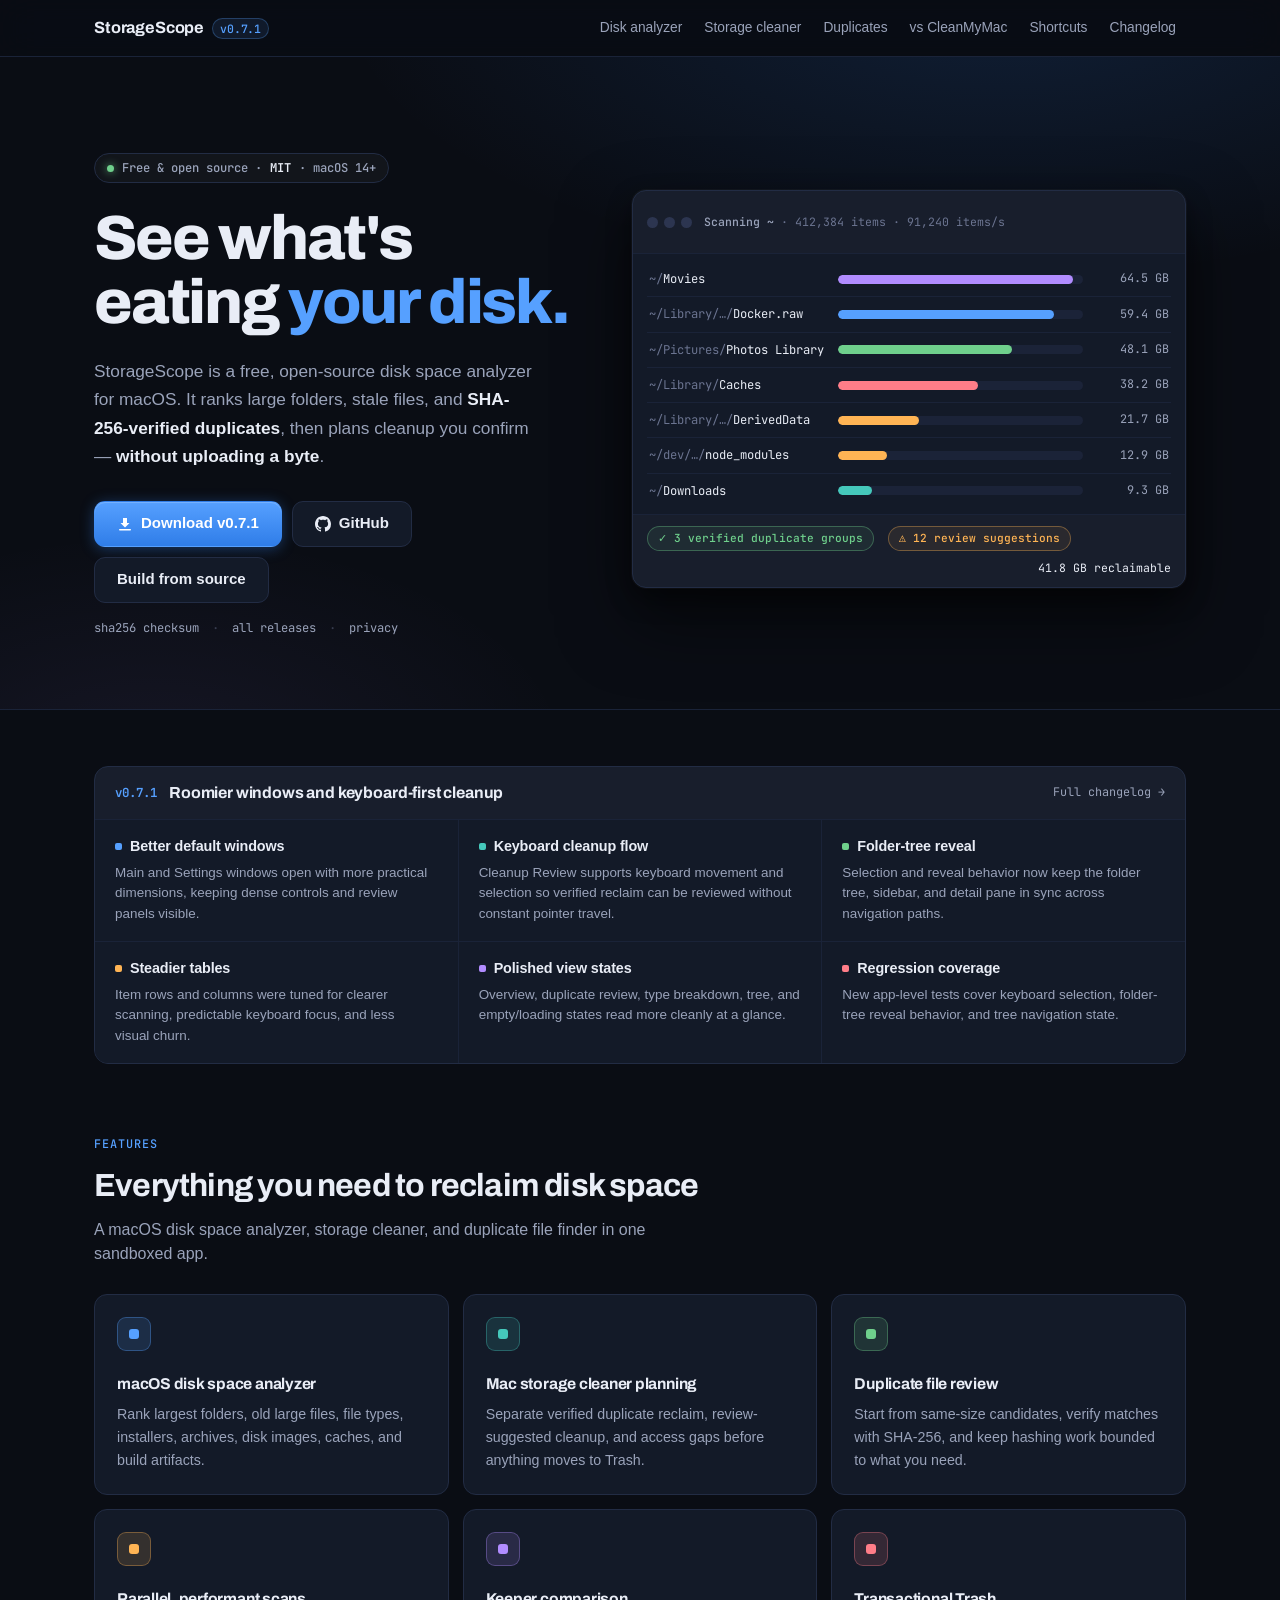
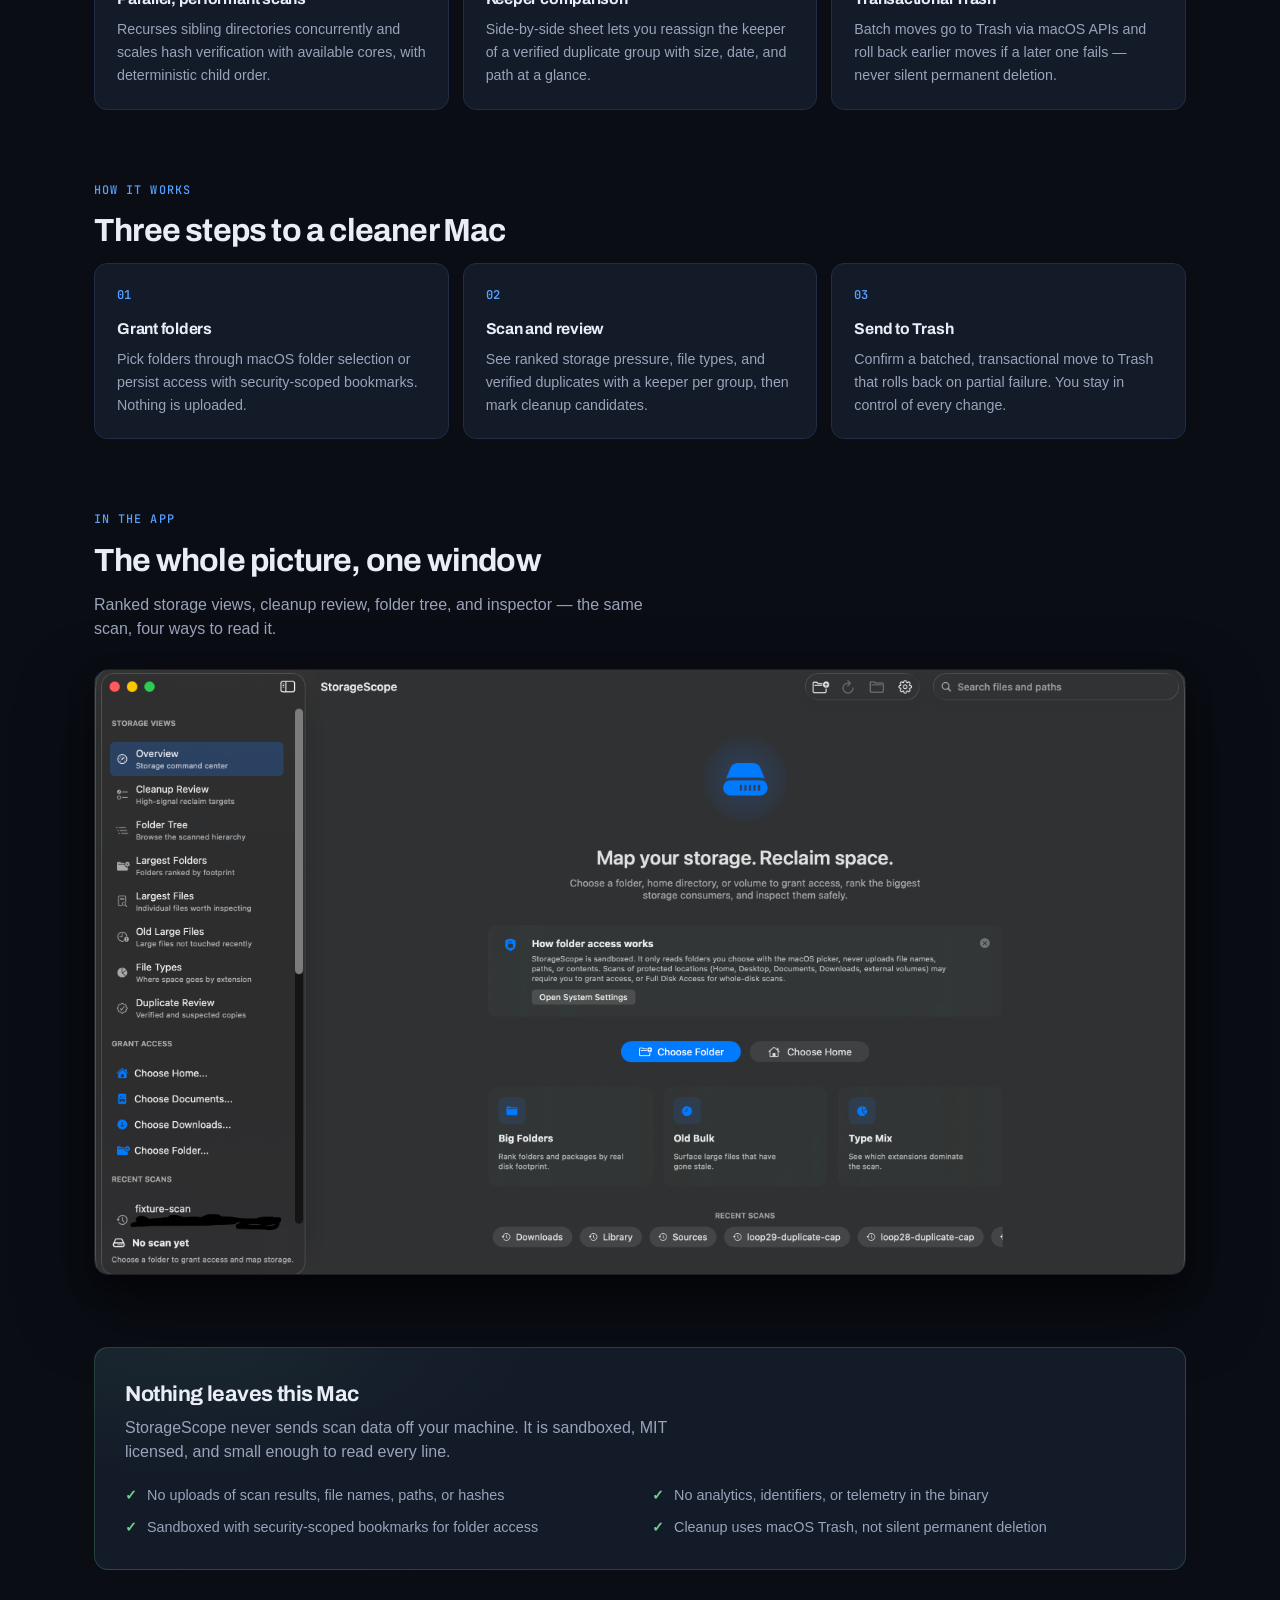
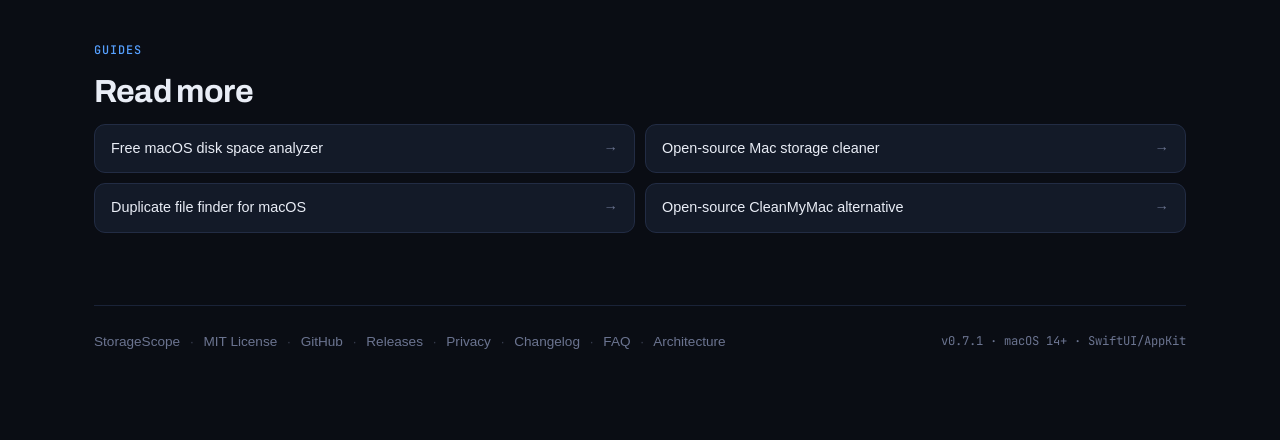
==== commit 9cb1f36f: "Release StorageScope v0.7.1" ====
--- a/docs/index.html
+++ b/docs/index.html
@@ -25,9 +25,9 @@
     "name": "StorageScope",
     "applicationCategory": "UtilitiesApplication",
     "operatingSystem": "macOS 14+",
-    "softwareVersion": "0.7.0",
+    "softwareVersion": "0.7.1",
     "datePublished": "2026-06-21",
-    "dateModified": "2026-07-01",
+    "dateModified": "2026-07-02",
     "programmingLanguage": "Swift",
     "license": "https://opensource.org/license/mit",
     "description": "Free open-source macOS disk space analyzer and Mac storage cleaner for large folders, stale files, duplicate review, and local-first cleanup planning.",
@@ -763,7 +763,7 @@
 
   <div class="site-nav" role="banner">
     <div class="nav-inner">
-      <a class="brand" href="./">StorageScope <span class="ver">v0.7.0</span></a>
+      <a class="brand" href="./">StorageScope <span class="ver">v0.7.1</span></a>
       <nav aria-label="Site navigation">
         <a href="macos-disk-space-analyzer.html">Disk analyzer</a>
         <a href="mac-storage-cleaner.html">Storage cleaner</a>
@@ -786,9 +786,9 @@
           then plans cleanup you confirm — <strong>without uploading a byte</strong>.
         </p>
         <div class="actions">
-          <a class="button primary" href="https://github.com/RasputinKaiser/StorageScope/releases/download/v0.7.0/StorageScope-0.7.0.dmg">
+          <a class="button primary" href="https://github.com/RasputinKaiser/StorageScope/releases/download/v0.7.1/StorageScope-0.7.1.dmg">
             <svg width="16" height="16" viewBox="0 0 16 16" fill="none" aria-hidden="true"><path d="M8 11.5L3.5 7H6V2h4v5h2.5L8 11.5Z" fill="white"/><rect x="2" y="13" width="12" height="1.5" rx=".75" fill="white"/></svg>
-            Download v0.7.0
+            Download v0.7.1
           </a>
           <a class="button" href="https://github.com/RasputinKaiser/StorageScope">
             <svg width="16" height="16" viewBox="0 0 16 16" fill="currentColor" aria-hidden="true"><path d="M8 0C3.58 0 0 3.58 0 8c0 3.54 2.29 6.53 5.47 7.59.4.07.55-.17.55-.38 0-.19-.01-.82-.01-1.49-2.01.37-2.53-.49-2.69-.94-.09-.23-.48-.94-.82-1.13-.28-.15-.68-.52-.01-.53.63-.01 1.08.58 1.23.82.72 1.21 1.87.87 2.33.66.07-.52.28-.87.51-1.07-1.78-.2-3.64-.89-3.64-3.95 0-.87.31-1.59.82-2.15-.08-.2-.36-1.02.08-2.12 0 0 .67-.21 2.2.82.64-.18 1.32-.27 2-.27.68 0 1.36.09 2 .27 1.53-1.04 2.2-.82 2.2-.82.44 1.1.16 1.92.08 2.12.51.56.82 1.27.82 2.15 0 3.07-1.87 3.75-3.65 3.95.29.25.54.73.54 1.48 0 1.07-.01 1.93-.01 2.2 0 .21.15.46.55.38A8.013 8.013 0 0016 8c0-4.42-3.58-8-8-8z"/></svg>
@@ -797,7 +797,7 @@
           <a class="button" href="https://github.com/RasputinKaiser/StorageScope#build-and-run">Build from source</a>
         </div>
         <p class="actions-note">
-          <a href="https://github.com/RasputinKaiser/StorageScope/releases/download/v0.7.0/StorageScope-0.7.0.dmg.sha256">sha256 checksum</a>
+          <a href="https://github.com/RasputinKaiser/StorageScope/releases/download/v0.7.1/StorageScope-0.7.1.dmg.sha256">sha256 checksum</a>
           <span class="divider">·</span>
           <a href="https://github.com/RasputinKaiser/StorageScope/releases">all releases</a>
           <span class="divider">·</span>
@@ -857,36 +857,36 @@
   </div>
 
   <main>
-    <section class="whats-new" aria-label="What's new in v0.7.0">
+    <section class="whats-new" aria-label="What's new in v0.7.1">
       <div class="whats-new-head">
-        <span class="tag">v0.7.0</span>
-        <h2>Scan control, privacy, and a faster interface</h2>
+        <span class="tag">v0.7.1</span>
+        <h2>Roomier windows and keyboard-first cleanup</h2>
         <a href="changelog.html">Full changelog →</a>
       </div>
       <div class="whats-new-grid">
         <div class="new-item" style="--mark: var(--blue)">
-          <h3>Folder exclusions</h3>
-          <p>Skip <code>node_modules</code>, <code>.git</code>, and caches entirely, with an editable list and a right-click "Exclude This Folder" action.</p>
+          <h3>Better default windows</h3>
+          <p>Main and Settings windows open with more practical dimensions, keeping dense controls and review panels visible.</p>
         </div>
         <div class="new-item" style="--mark: var(--teal)">
-          <h3>Live streaming results</h3>
-          <p>Ranked views populate and re-sort while the scan runs — no more waiting for the end to see anything.</p>
+          <h3>Keyboard cleanup flow</h3>
+          <p>Cleanup Review supports keyboard movement and selection so verified reclaim can be reviewed without constant pointer travel.</p>
         </div>
         <div class="new-item" style="--mark: var(--green)">
-          <h3>Cancel keeps results</h3>
-          <p>Cancelling a scan keeps the partial results browsable instead of resetting to an empty window.</p>
+          <h3>Folder-tree reveal</h3>
+          <p>Selection and reveal behavior now keep the folder tree, sidebar, and detail pane in sync across navigation paths.</p>
         </div>
         <div class="new-item" style="--mark: var(--amber)">
-          <h3>Pause &amp; resume</h3>
-          <p>Long scans pause and resume in place, with a live items/sec rate and elapsed-time readout.</p>
+          <h3>Steadier tables</h3>
+          <p>Item rows and columns were tuned for clearer scanning, predictable keyboard focus, and less visual churn.</p>
         </div>
         <div class="new-item" style="--mark: var(--violet)">
-          <h3>Redaction mode</h3>
-          <p>Mask file and folder names with stable placeholders for screen-sharing — sizes and counts stay real.</p>
+          <h3>Polished view states</h3>
+          <p>Overview, duplicate review, type breakdown, tree, and empty/loading states read more cleanly at a glance.</p>
         </div>
         <div class="new-item" style="--mark: var(--rose)">
-          <h3>Snappier UI</h3>
-          <p>Cached type breakdowns, lighter row rendering, and no per-row layout passes — smoother scrolling on big scans.</p>
+          <h3>Regression coverage</h3>
+          <p>New app-level tests cover keyboard selection, folder-tree reveal behavior, and tree navigation state.</p>
         </div>
       </div>
     </section>
@@ -992,7 +992,7 @@
         <span class="divider">·</span>
         <a href="architecture.html">Architecture</a>
       </div>
-      <div class="mono">v0.7.0 · macOS 14+ · SwiftUI/AppKit</div>
+      <div class="mono">v0.7.1 · macOS 14+ · SwiftUI/AppKit</div>
     </footer>
   </main>
 
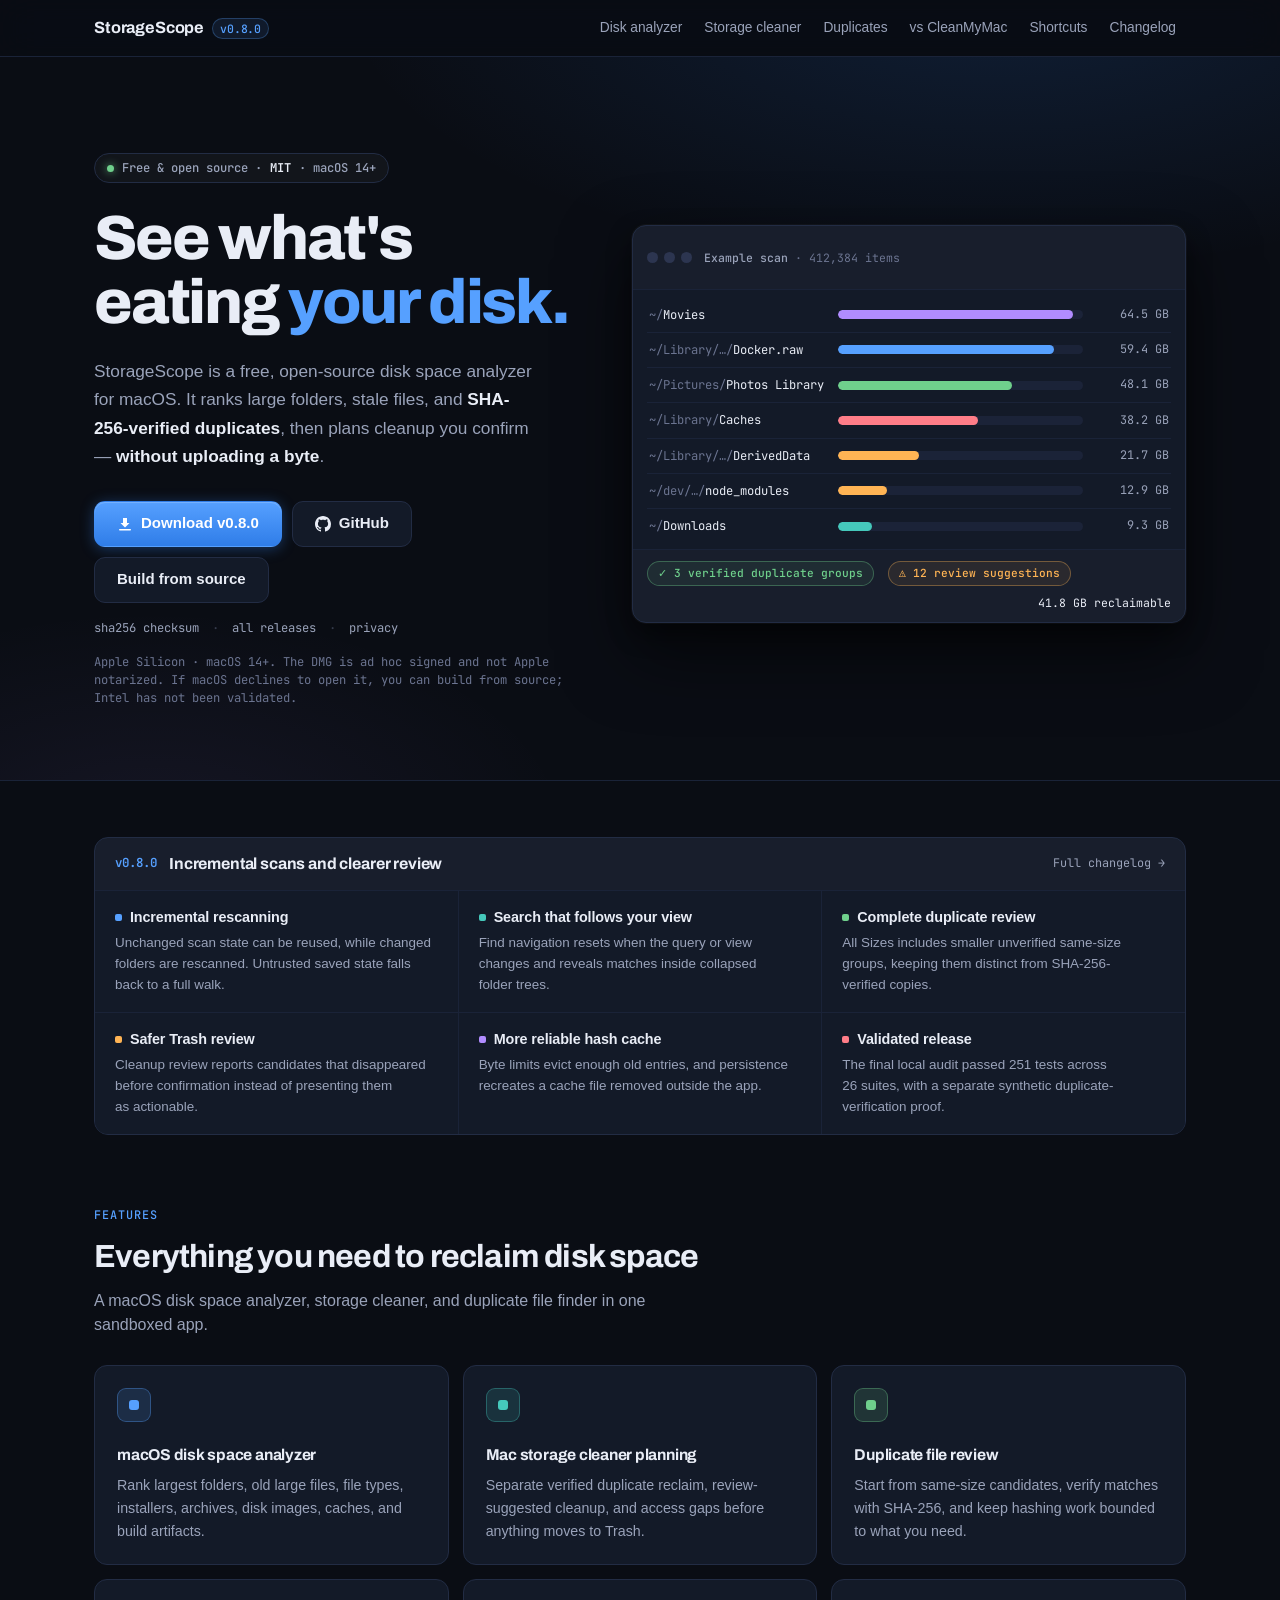
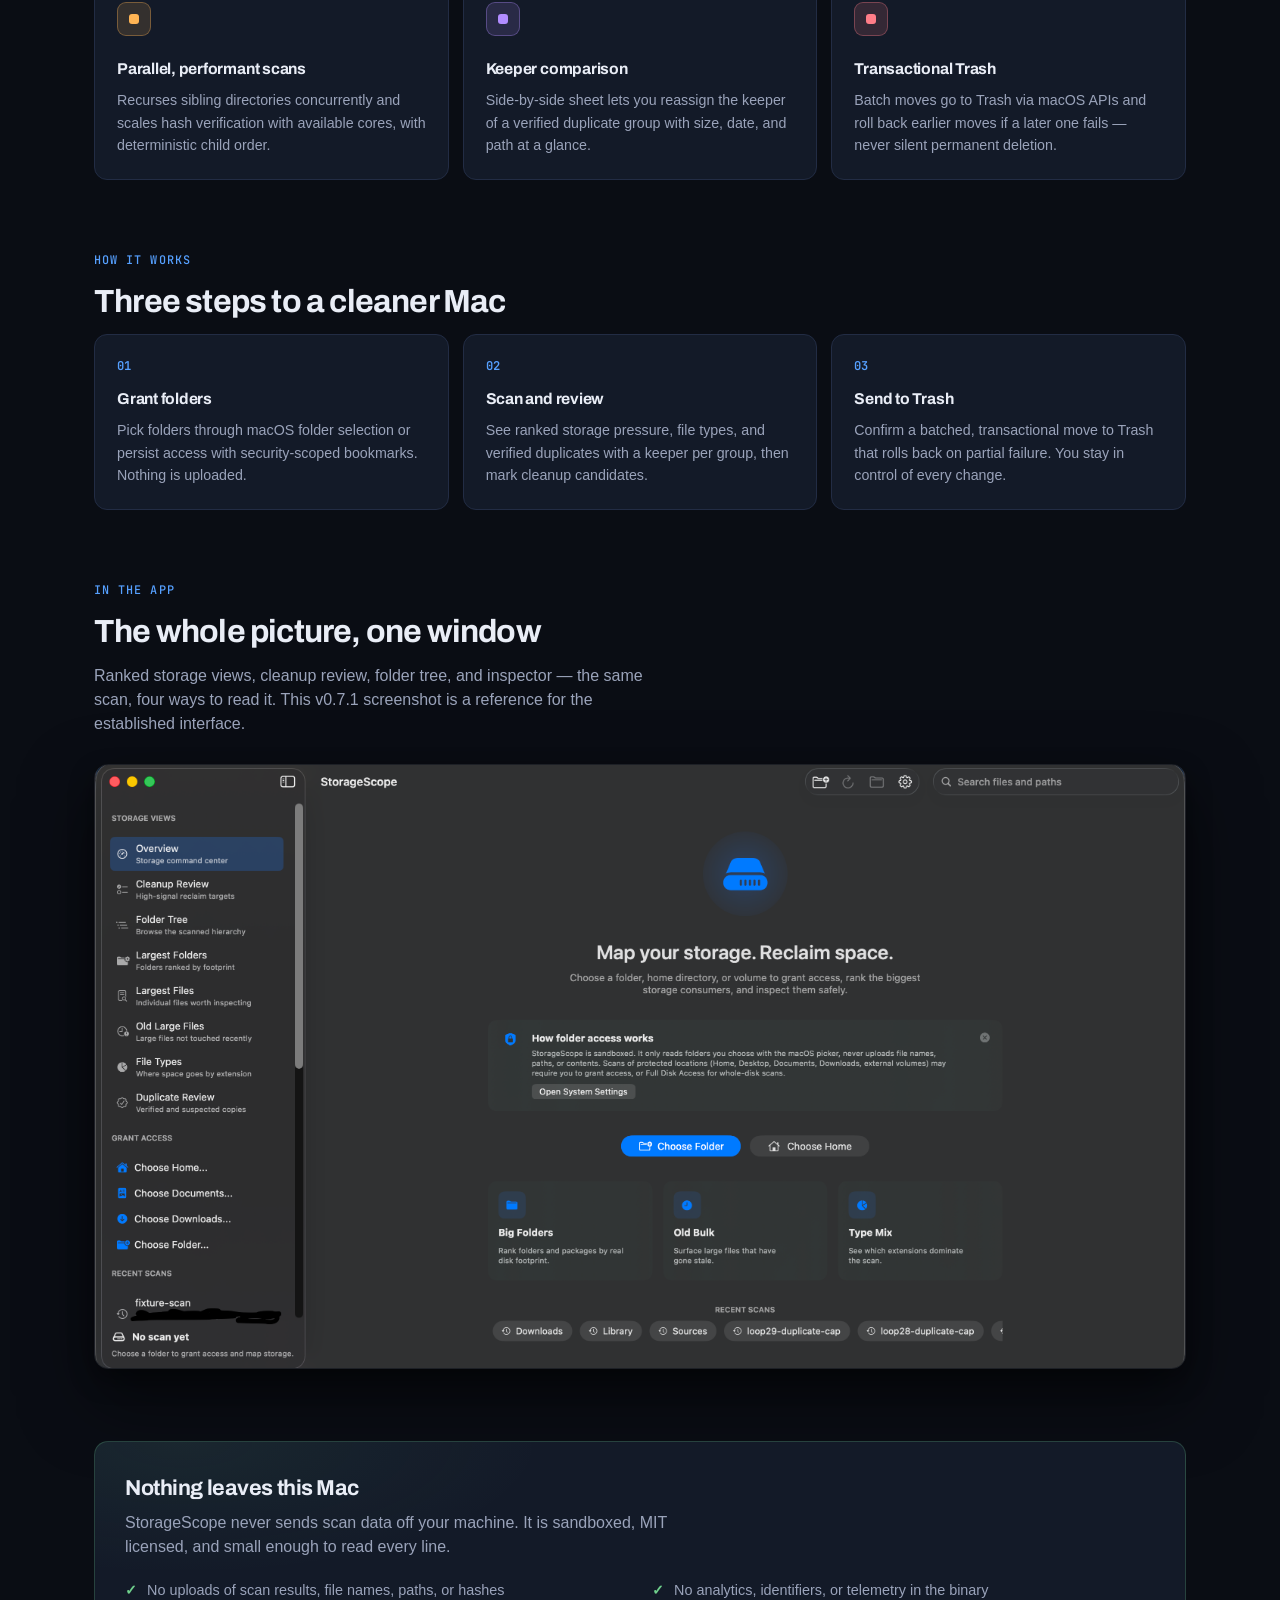
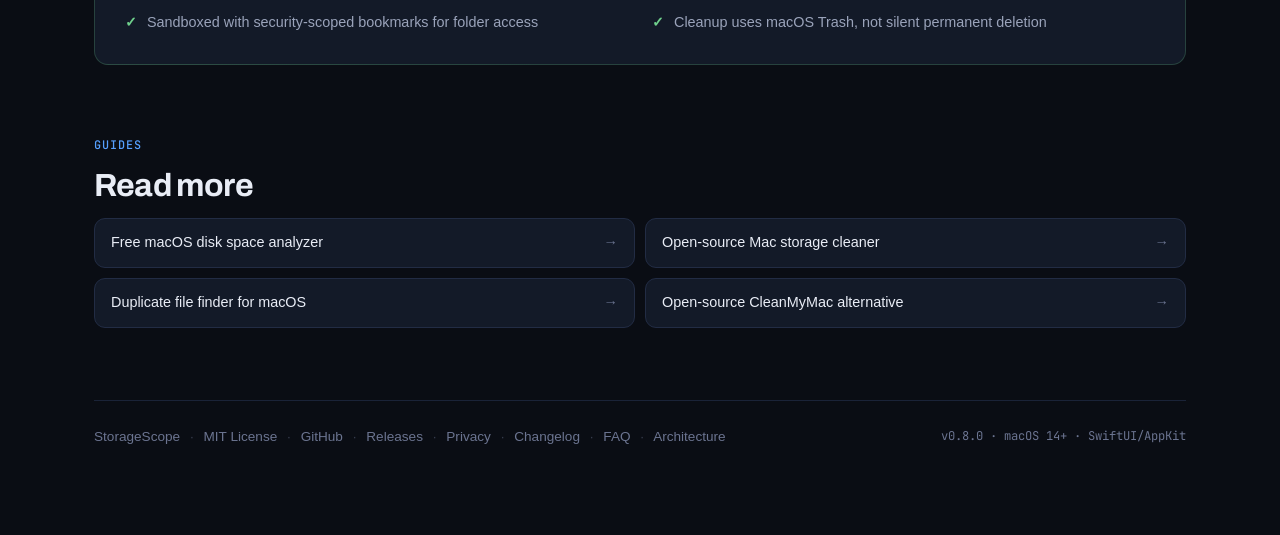
==== commit 2979722e: "Release StorageScope v0.8.0" ====
--- a/docs/index.html
+++ b/docs/index.html
@@ -25,9 +25,9 @@
     "name": "StorageScope",
     "applicationCategory": "UtilitiesApplication",
     "operatingSystem": "macOS 14+",
-    "softwareVersion": "0.7.1",
+    "softwareVersion": "0.8.0",
     "datePublished": "2026-06-21",
-    "dateModified": "2026-07-02",
+    "dateModified": "2026-09-23",
     "programmingLanguage": "Swift",
     "license": "https://opensource.org/license/mit",
     "description": "Free open-source macOS disk space analyzer and Mac storage cleaner for large folders, stale files, duplicate review, and local-first cleanup planning.",
@@ -763,7 +763,7 @@
 
   <div class="site-nav" role="banner">
     <div class="nav-inner">
-      <a class="brand" href="./">StorageScope <span class="ver">v0.7.1</span></a>
+      <a class="brand" href="./">StorageScope <span class="ver">v0.8.0</span></a>
       <nav aria-label="Site navigation">
         <a href="macos-disk-space-analyzer.html">Disk analyzer</a>
         <a href="mac-storage-cleaner.html">Storage cleaner</a>
@@ -786,9 +786,9 @@
           then plans cleanup you confirm — <strong>without uploading a byte</strong>.
         </p>
         <div class="actions">
-          <a class="button primary" href="https://github.com/RasputinKaiser/StorageScope/releases/download/v0.7.1/StorageScope-0.7.1.dmg">
+          <a class="button primary" href="https://github.com/RasputinKaiser/StorageScope/releases/download/v0.8.0/StorageScope-0.8.0.dmg">
             <svg width="16" height="16" viewBox="0 0 16 16" fill="none" aria-hidden="true"><path d="M8 11.5L3.5 7H6V2h4v5h2.5L8 11.5Z" fill="white"/><rect x="2" y="13" width="12" height="1.5" rx=".75" fill="white"/></svg>
-            Download v0.7.1
+            Download v0.8.0
           </a>
           <a class="button" href="https://github.com/RasputinKaiser/StorageScope">
             <svg width="16" height="16" viewBox="0 0 16 16" fill="currentColor" aria-hidden="true"><path d="M8 0C3.58 0 0 3.58 0 8c0 3.54 2.29 6.53 5.47 7.59.4.07.55-.17.55-.38 0-.19-.01-.82-.01-1.49-2.01.37-2.53-.49-2.69-.94-.09-.23-.48-.94-.82-1.13-.28-.15-.68-.52-.01-.53.63-.01 1.08.58 1.23.82.72 1.21 1.87.87 2.33.66.07-.52.28-.87.51-1.07-1.78-.2-3.64-.89-3.64-3.95 0-.87.31-1.59.82-2.15-.08-.2-.36-1.02.08-2.12 0 0 .67-.21 2.2.82.64-.18 1.32-.27 2-.27.68 0 1.36.09 2 .27 1.53-1.04 2.2-.82 2.2-.82.44 1.1.16 1.92.08 2.12.51.56.82 1.27.82 2.15 0 3.07-1.87 3.75-3.65 3.95.29.25.54.73.54 1.48 0 1.07-.01 1.93-.01 2.2 0 .21.15.46.55.38A8.013 8.013 0 0016 8c0-4.42-3.58-8-8-8z"/></svg>
@@ -797,18 +797,19 @@
           <a class="button" href="https://github.com/RasputinKaiser/StorageScope#build-and-run">Build from source</a>
         </div>
         <p class="actions-note">
-          <a href="https://github.com/RasputinKaiser/StorageScope/releases/download/v0.7.1/StorageScope-0.7.1.dmg.sha256">sha256 checksum</a>
+          <a href="https://github.com/RasputinKaiser/StorageScope/releases/download/v0.8.0/StorageScope-0.8.0.dmg.sha256">sha256 checksum</a>
           <span class="divider">·</span>
           <a href="https://github.com/RasputinKaiser/StorageScope/releases">all releases</a>
           <span class="divider">·</span>
           <a href="privacy.html">privacy</a>
         </p>
+        <p class="actions-note">Apple Silicon · macOS 14+. The DMG is ad hoc signed and not Apple notarized. If macOS declines to open it, you can build from source; Intel has not been validated.</p>
       </div>
 
       <div class="scan-window" role="img" aria-label="Illustration of a StorageScope scan: ranked folders with proportional size bars, plus verified duplicate groups found">
         <div class="scan-chrome">
           <div class="dots" aria-hidden="true"><span></span><span></span><span></span></div>
-          <p class="scan-title"><strong>Scanning ~</strong> · 412,384 items · 91,240 items/s</p>
+          <p class="scan-title"><strong>Example scan</strong> · 412,384 items</p>
         </div>
         <div class="scan-rows">
           <div class="scan-row">
@@ -857,36 +858,36 @@
   </div>
 
   <main>
-    <section class="whats-new" aria-label="What's new in v0.7.1">
+    <section class="whats-new" aria-label="What's new in v0.8.0">
       <div class="whats-new-head">
-        <span class="tag">v0.7.1</span>
-        <h2>Roomier windows and keyboard-first cleanup</h2>
+        <span class="tag">v0.8.0</span>
+        <h2>Incremental scans and clearer review</h2>
         <a href="changelog.html">Full changelog →</a>
       </div>
       <div class="whats-new-grid">
         <div class="new-item" style="--mark: var(--blue)">
-          <h3>Better default windows</h3>
-          <p>Main and Settings windows open with more practical dimensions, keeping dense controls and review panels visible.</p>
+          <h3>Incremental rescanning</h3>
+          <p>Unchanged scan state can be reused, while changed folders are rescanned. Untrusted saved state falls back to a full walk.</p>
         </div>
         <div class="new-item" style="--mark: var(--teal)">
-          <h3>Keyboard cleanup flow</h3>
-          <p>Cleanup Review supports keyboard movement and selection so verified reclaim can be reviewed without constant pointer travel.</p>
+          <h3>Search that follows your view</h3>
+          <p>Find navigation resets when the query or view changes and reveals matches inside collapsed folder trees.</p>
         </div>
         <div class="new-item" style="--mark: var(--green)">
-          <h3>Folder-tree reveal</h3>
-          <p>Selection and reveal behavior now keep the folder tree, sidebar, and detail pane in sync across navigation paths.</p>
+          <h3>Complete duplicate review</h3>
+          <p>All Sizes includes smaller unverified same-size groups, keeping them distinct from SHA-256-verified copies.</p>
         </div>
         <div class="new-item" style="--mark: var(--amber)">
-          <h3>Steadier tables</h3>
-          <p>Item rows and columns were tuned for clearer scanning, predictable keyboard focus, and less visual churn.</p>
+          <h3>Safer Trash review</h3>
+          <p>Cleanup review reports candidates that disappeared before confirmation instead of presenting them as actionable.</p>
         </div>
         <div class="new-item" style="--mark: var(--violet)">
-          <h3>Polished view states</h3>
-          <p>Overview, duplicate review, type breakdown, tree, and empty/loading states read more cleanly at a glance.</p>
+          <h3>More reliable hash cache</h3>
+          <p>Byte limits evict enough old entries, and persistence recreates a cache file removed outside the app.</p>
         </div>
         <div class="new-item" style="--mark: var(--rose)">
-          <h3>Regression coverage</h3>
-          <p>New app-level tests cover keyboard selection, folder-tree reveal behavior, and tree navigation state.</p>
+          <h3>Validated release</h3>
+          <p>The final local audit passed 251 tests across 26 suites, with a separate synthetic duplicate-verification proof.</p>
         </div>
       </div>
     </section>
@@ -949,8 +950,8 @@
 
     <p class="section-label">In the app</p>
     <h2 class="section-title">The whole picture, one window</h2>
-    <p class="section-sub">Ranked storage views, cleanup review, folder tree, and inspector — the same scan, four ways to read it.</p>
-    <img class="shot" src="images/storagescope-overview.png" alt="StorageScope macOS disk space analyzer showing storage views, cleanup review, folder tree, and inspector panes" loading="lazy">
+    <p class="section-sub">Ranked storage views, cleanup review, folder tree, and inspector — the same scan, four ways to read it. This v0.7.1 screenshot is a reference for the established interface.</p>
+    <img class="shot" src="images/storagescope-overview.png" alt="StorageScope v0.7.1 interface reference showing storage views, cleanup review, folder tree, and inspector panes" loading="lazy">
 
     <div class="privacy" style="margin-top: 72px" aria-label="Privacy posture">
       <h2>Nothing leaves this Mac</h2>
@@ -992,7 +993,7 @@
         <span class="divider">·</span>
         <a href="architecture.html">Architecture</a>
       </div>
-      <div class="mono">v0.7.1 · macOS 14+ · SwiftUI/AppKit</div>
+      <div class="mono">v0.8.0 · macOS 14+ · SwiftUI/AppKit</div>
     </footer>
   </main>
 
